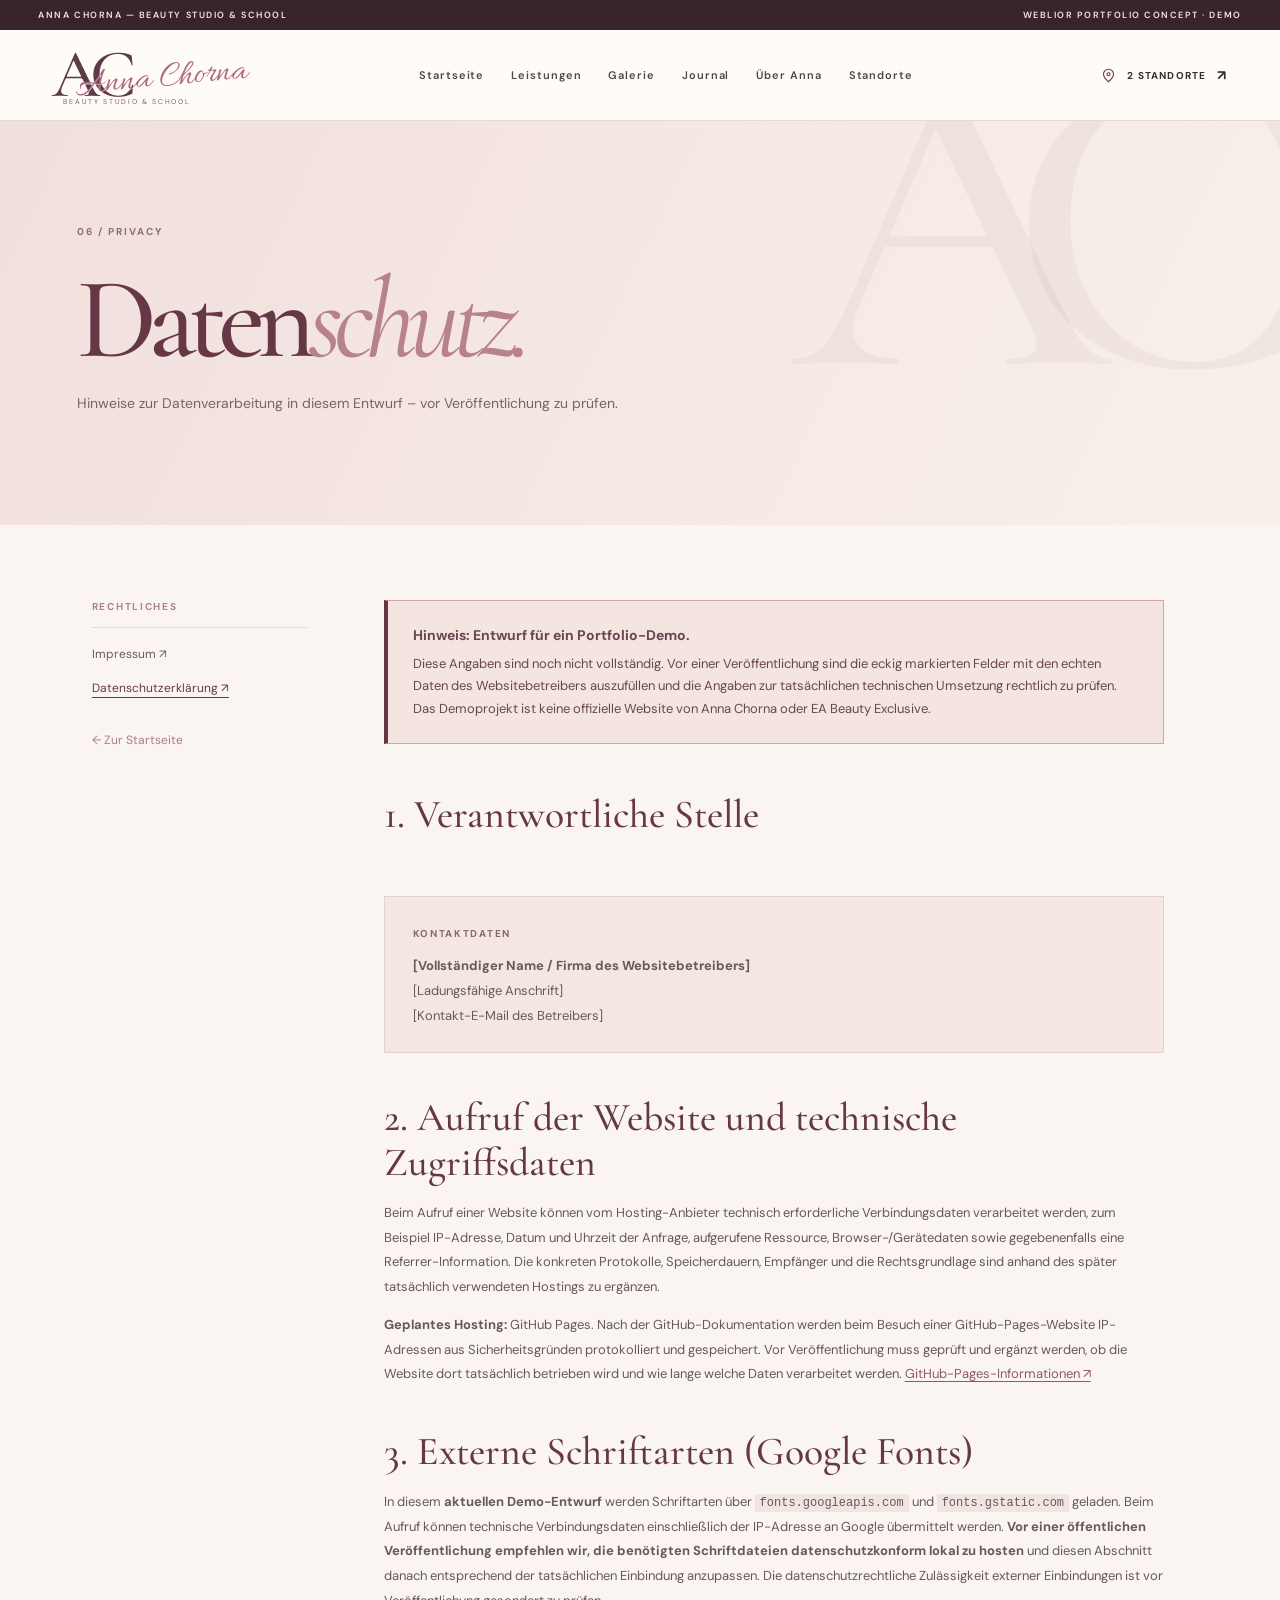
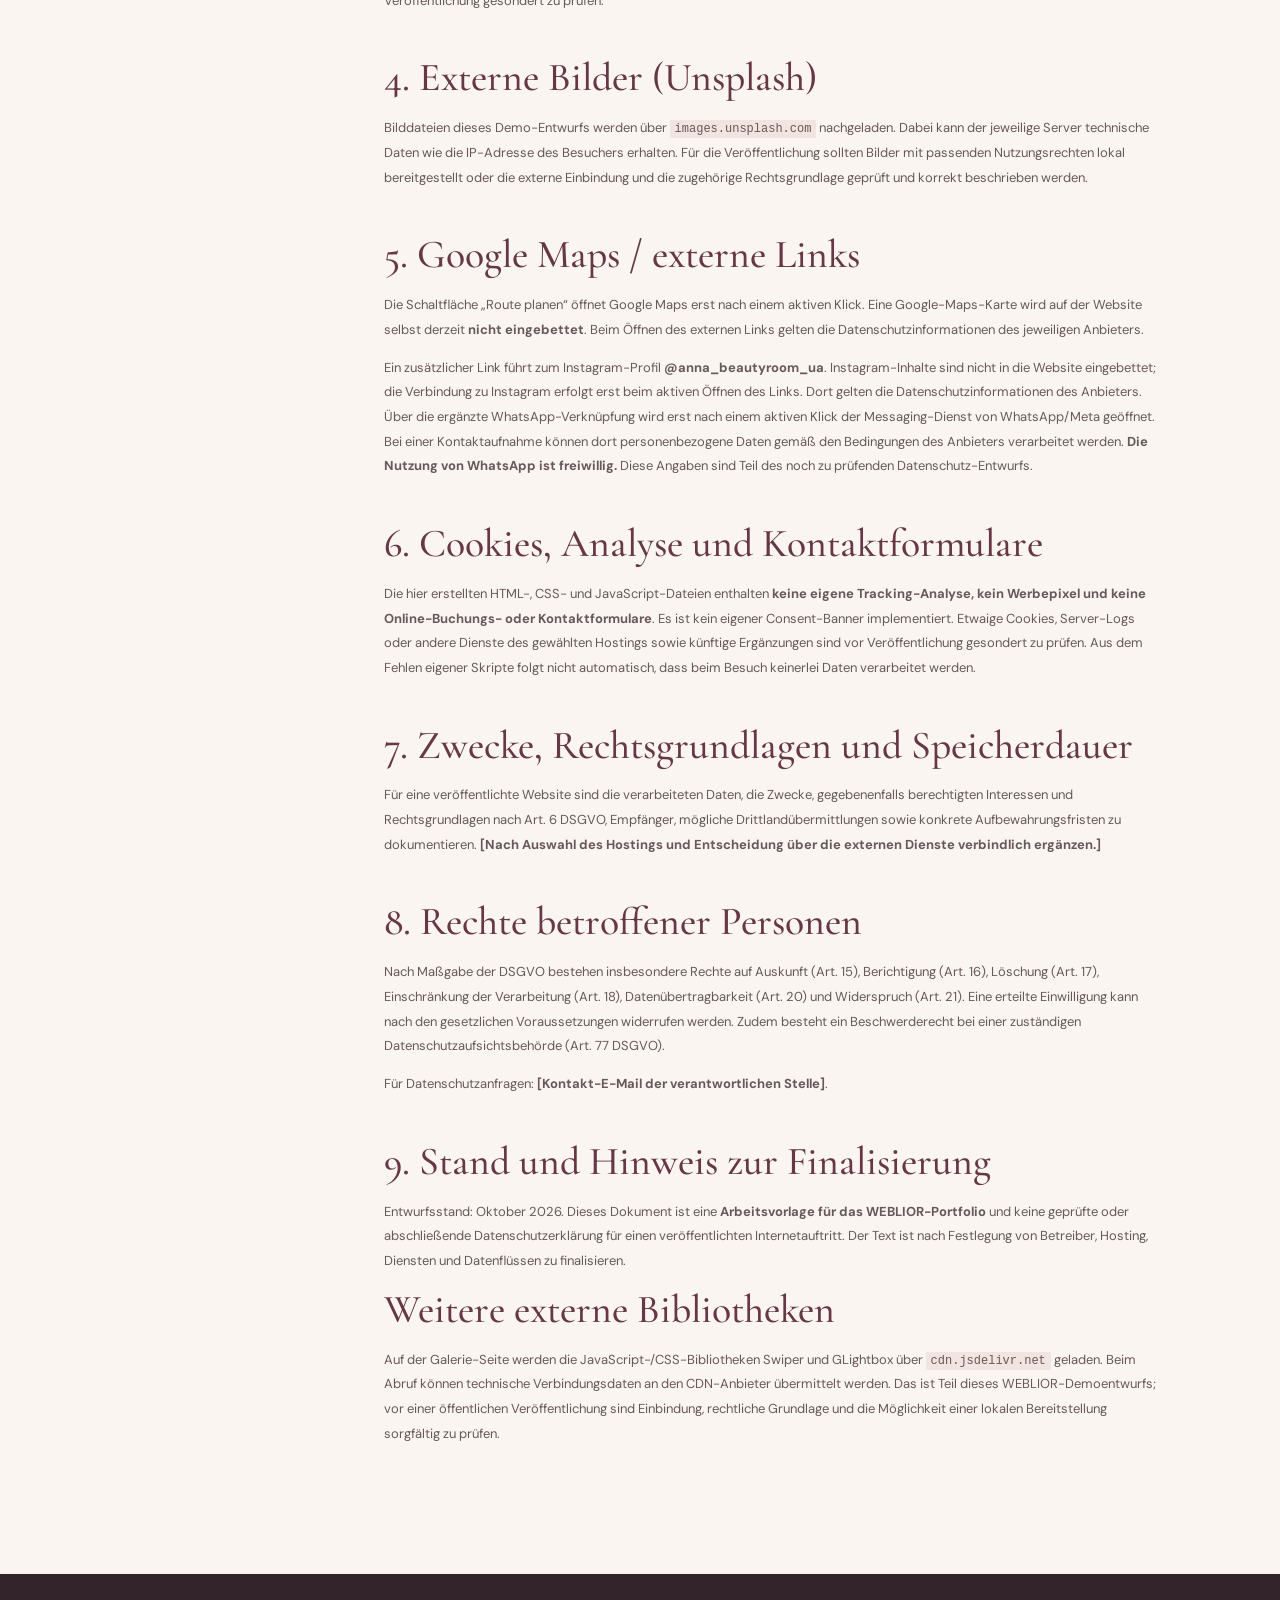
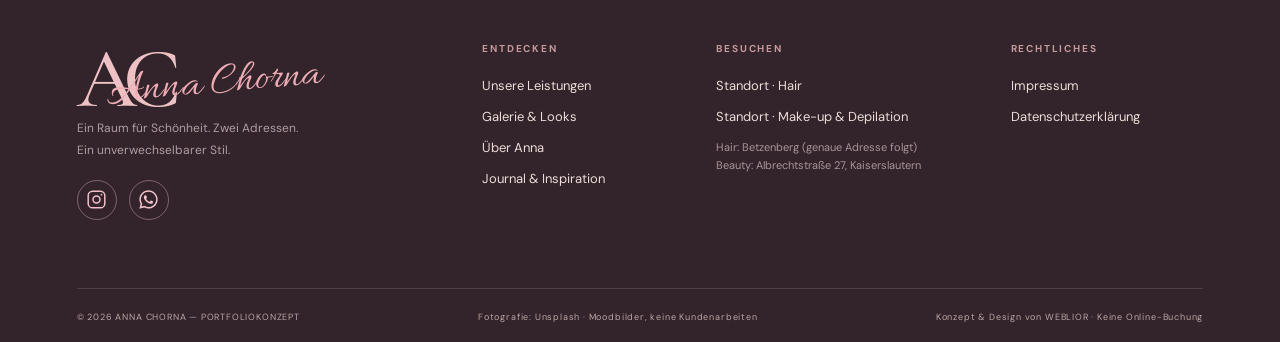
==== datenschutz.html @ 651f4280 "Add files via upload" ====
<!DOCTYPE html>

<html lang="de"><head><meta charset="utf-8"/><meta content="width=device-width,initial-scale=1,viewport-fit=cover" name="viewport"/><meta content="noindex,nofollow,noarchive" name="robots"/><meta content="strict-origin-when-cross-origin" name="referrer"/><meta content="#faf5f0" name="theme-color"/><meta content="Datenschutzhinweise im Entwurf für die WEBLIOR-Konzeptwebsite Anna Chorna; vor öffentlicher Nutzung rechtlich prüfen." name="description"/><title>Datenschutz – Konzeptwebsite Anna Chorna | WEBLIOR</title><link href="https://fonts.googleapis.com" rel="preconnect"/><link crossorigin="" href="https://fonts.gstatic.com" rel="preconnect"/><link href="https://fonts.googleapis.com/css2?family=Allura&amp;family=Bodoni+Moda:ital,opsz,wght@0,6..96,400;0,6..96,500;0,6..96,600;1,6..96,400;1,6..96,500&amp;family=Cormorant+Garamond:ital,wght@0,400;0,500;0,600;0,700;1,400;1,500;1,600&amp;family=DM+Sans:wght@400;500;600;700&amp;display=swap" rel="stylesheet"/><link href="assets/style.css" rel="stylesheet"/><script defer="" src="assets/site.js"></script><meta content="WEBLIOR — Konzept &amp; Design" name="author"/><meta content="light" name="color-scheme"/><meta content="summary_large_image" name="twitter:card"/><meta content="Datenschutz – Konzeptwebsite Anna Chorna | WEBLIOR" name="twitter:title"/><meta content="Datenschutzhinweise im Entwurf für die WEBLIOR-Konzeptwebsite Anna Chorna; vor öffentlicher Nutzung rechtlich prüfen." name="twitter:description"/><meta content="website" property="og:type"/><meta content="de_DE" property="og:locale"/><meta content="Anna Chorna — WEBLIOR Konzept" property="og:site_name"/><meta content="Datenschutz – Konzeptwebsite Anna Chorna | WEBLIOR" property="og:title"/><meta content="Datenschutzhinweise im Entwurf für die WEBLIOR-Konzeptwebsite Anna Chorna; vor öffentlicher Nutzung rechtlich prüfen." property="og:description"/><meta content="assets/og-preview.png" property="og:image"/><link href="assets/favicon.svg" rel="icon" type="image/svg+xml"/><link href="assets/apple-touch-icon.png" rel="apple-touch-icon" sizes="180x180"/><link href="site.webmanifest" rel="manifest"/><script type="application/ld+json">{"@context": "https://schema.org", "@type": "WebPage", "name": "Datenschutz – Konzeptwebsite Anna Chorna | WEBLIOR", "description": "Datenschutzhinweise im Entwurf für die WEBLIOR-Konzeptwebsite Anna Chorna; vor öffentlicher Nutzung rechtlich prüfen.", "inLanguage": "de-DE", "isPartOf": {"@type": "WebSite", "name": "Anna Chorna — WEBLIOR Portfolio Concept", "inLanguage": "de-DE"}, "about": {"@type": "CreativeWork", "name": "Anna Chorna Beauty Studio & School — Webdesignkonzept", "creator": {"@type": "Organization", "name": "WEBLIOR"}, "isAccessibleForFree": true, "description": "Unveröffentlichtes Portfolio-Konzept. Keine verifizierten Kundenarbeiten oder Betreiberangaben."}}</script><meta content="Anna Chorna Beauty Studio &amp; School – WEBLIOR Designkonzept" property="og:image:alt"/></head><body class="page-legal"><a class="skip-link" href="#main">Zum Inhalt springen</a><div class="concept-bar"><span>ANNA CHORNA — BEAUTY STUDIO &amp; SCHOOL</span><span>WEBLIOR PORTFOLIO CONCEPT · DEMO</span></div><header class="site-header" id="top">
<div class="header-inner">
<a aria-label="Anna Chorna — Startseite" class="wordmark" href="index.html"><span aria-hidden="true" class="brand-crest"><span class="brand-ac">AC</span><span class="brand-script">Anna Chorna</span></span><small>BEAUTY STUDIO &amp; SCHOOL</small></a>
<button aria-controls="site-nav" aria-expanded="false" aria-label="Menü öffnen" class="nav-toggle" type="button"><span></span><span></span><span></span></button>
<nav aria-label="Hauptnavigation" class="site-nav" id="site-nav"><a href="index.html">Startseite</a><a href="leistungen.html">Leistungen</a><a href="galerie.html">Galerie</a><a href="journal.html">Journal</a><a href="ueber-anna.html">Über Anna</a><a href="kontakt.html">Standorte</a></nav>
<a class="header-location" href="kontakt.html"><span aria-hidden="true" class="pin-icon"><svg aria-hidden="true" class="ui-icon" viewbox="0 0 24 24"><path d="M20 10c0 5-8 12-8 12S4 15 4 10a8 8 0 1 1 16 0Z"></path><circle cx="12" cy="10" r="2.5"></circle></svg></span> 2 STANDORTE <span class="arrow">↗</span></a>
</div>
</header><main id="main"><section class="legal-hero section-shell"><div aria-hidden="true" class="legal-hero-decoration">AC</div><span class="micro-label" data-reveal="rise">06 / PRIVACY</span><h1 data-reveal="rise" id="legal-title">Daten<em>schutz.</em></h1><p data-reveal="slide">Hinweise zur Datenverarbeitung in diesem Entwurf – vor Veröffentlichung zu prüfen.</p></section><div class="legal-shell"><aside class="legal-side"><span>RECHTLICHES</span><a href="impressum.html">Impressum ↗</a><a aria-current="page" href="datenschutz.html">Datenschutzerklärung ↗</a><a class="legal-back" href="index.html">← Zur Startseite</a></aside><div class="legal-main"><div class="legal-warning" role="note"><strong>Hinweis: Entwurf für ein Portfolio-Demo.</strong> Diese Angaben sind noch nicht vollständig. Vor einer Veröffentlichung sind die eckig markierten Felder mit den echten Daten des Websitebetreibers auszufüllen und die Angaben zur tatsächlichen technischen Umsetzung rechtlich zu prüfen. Das Demoprojekt ist keine offizielle Website von Anna Chorna oder EA Beauty Exclusive.</div>
<section aria-labelledby="legal-title" class="legal-content">
<h2 data-reveal="rise" id="verantwortlicher">1. Verantwortliche Stelle</h2>
<p data-reveal="soft">Verantwortlich für die Verarbeitung personenbezogener Daten beim veröffentlichten WEBLIOR-Portfolioprojekt:</p>
<div class="legal-detail"><span>KONTAKTDATEN</span><p data-reveal="slide"><strong>[Vollständiger Name / Firma des Websitebetreibers]</strong><br/>[Ladungsfähige Anschrift]<br/>[Kontakt-E-Mail des Betreibers]</p></div>
<h2 data-reveal="rise" id="zugriff">2. Aufruf der Website und technische Zugriffsdaten</h2>
<p data-reveal="soft">Beim Aufruf einer Website können vom Hosting-Anbieter technisch erforderliche Verbindungsdaten verarbeitet werden, zum Beispiel IP-Adresse, Datum und Uhrzeit der Anfrage, aufgerufene Ressource, Browser-/Gerätedaten sowie gegebenenfalls eine Referrer-Information. Die konkreten Protokolle, Speicherdauern, Empfänger und die Rechtsgrundlage sind anhand des später tatsächlich verwendeten Hostings zu ergänzen.</p>
<p data-reveal="slide"><strong>Geplantes Hosting:</strong> GitHub Pages. Nach der GitHub-Dokumentation werden beim Besuch einer GitHub-Pages-Website IP-Adressen aus Sicherheitsgründen protokolliert und gespeichert. Vor Veröffentlichung muss geprüft und ergänzt werden, ob die Website dort tatsächlich betrieben wird und wie lange welche Daten verarbeitet werden. <a href="https://docs.github.com/de/pages/getting-started-with-github-pages/what-is-github-pages" rel="noopener noreferrer" target="_blank">GitHub-Pages-Informationen ↗</a></p>
<h2 data-reveal="rise" id="schriftarten">3. Externe Schriftarten (Google Fonts)</h2>
<p data-reveal="soft">In diesem <strong>aktuellen Demo-Entwurf</strong> werden Schriftarten über <code>fonts.googleapis.com</code> und <code>fonts.gstatic.com</code> geladen. Beim Aufruf können technische Verbindungsdaten einschließlich der IP-Adresse an Google übermittelt werden. <strong>Vor einer öffentlichen Veröffentlichung empfehlen wir, die benötigten Schriftdateien datenschutzkonform lokal zu hosten</strong> und diesen Abschnitt danach entsprechend der tatsächlichen Einbindung anzupassen. Die datenschutzrechtliche Zulässigkeit externer Einbindungen ist vor Veröffentlichung gesondert zu prüfen.</p>
<h2 data-reveal="rise" id="bilder">4. Externe Bilder (Unsplash)</h2>
<p data-reveal="slide">Bilddateien dieses Demo-Entwurfs werden über <code>images.unsplash.com</code> nachgeladen. Dabei kann der jeweilige Server technische Daten wie die IP-Adresse des Besuchers erhalten. Für die Veröffentlichung sollten Bilder mit passenden Nutzungsrechten lokal bereitgestellt oder die externe Einbindung und die zugehörige Rechtsgrundlage geprüft und korrekt beschrieben werden.</p>
<h2 data-reveal="rise" id="karten">5. Google Maps / externe Links</h2>
<p data-reveal="soft">Die Schaltfläche „Route planen“ öffnet Google Maps erst nach einem aktiven Klick. Eine Google-Maps-Karte wird auf der Website selbst derzeit <strong>nicht eingebettet</strong>. Beim Öffnen des externen Links gelten die Datenschutzinformationen des jeweiligen Anbieters.</p>
<p data-reveal="soft">Ein zusätzlicher Link führt zum Instagram-Profil <strong>@anna_beautyroom_ua</strong>. Instagram-Inhalte sind nicht in die Website eingebettet; die Verbindung zu Instagram erfolgt erst beim aktiven Öffnen des Links. Dort gelten die Datenschutzinformationen des Anbieters. Über die ergänzte WhatsApp-Verknüpfung wird erst nach einem aktiven Klick der Messaging-Dienst von WhatsApp/Meta geöffnet. Bei einer Kontaktaufnahme können dort personenbezogene Daten gemäß den Bedingungen des Anbieters verarbeitet werden. <strong>Die Nutzung von WhatsApp ist freiwillig.</strong> Diese Angaben sind Teil des noch zu prüfenden Datenschutz-Entwurfs.</p>
<h2 data-reveal="rise" id="cookies">6. Cookies, Analyse und Kontaktformulare</h2>
<p data-reveal="slide">Die hier erstellten HTML-, CSS- und JavaScript-Dateien enthalten <strong>keine eigene Tracking-Analyse, kein Werbepixel und keine Online-Buchungs- oder Kontaktformulare</strong>. Es ist kein eigener Consent-Banner implementiert. Etwaige Cookies, Server-Logs oder andere Dienste des gewählten Hostings sowie künftige Ergänzungen sind vor Veröffentlichung gesondert zu prüfen. Aus dem Fehlen eigener Skripte folgt nicht automatisch, dass beim Besuch keinerlei Daten verarbeitet werden.</p>
<h2 data-reveal="rise" id="rechtsgrundlagen">7. Zwecke, Rechtsgrundlagen und Speicherdauer</h2>
<p data-reveal="soft">Für eine veröffentlichte Website sind die verarbeiteten Daten, die Zwecke, gegebenenfalls berechtigten Interessen und Rechtsgrundlagen nach Art. 6 DSGVO, Empfänger, mögliche Drittlandübermittlungen sowie konkrete Aufbewahrungsfristen zu dokumentieren. <strong>[Nach Auswahl des Hostings und Entscheidung über die externen Dienste verbindlich ergänzen.]</strong></p>
<h2 data-reveal="rise" id="rechte">8. Rechte betroffener Personen</h2>
<p data-reveal="slide">Nach Maßgabe der DSGVO bestehen insbesondere Rechte auf Auskunft (Art. 15), Berichtigung (Art. 16), Löschung (Art. 17), Einschränkung der Verarbeitung (Art. 18), Datenübertragbarkeit (Art. 20) und Widerspruch (Art. 21). Eine erteilte Einwilligung kann nach den gesetzlichen Voraussetzungen widerrufen werden. Zudem besteht ein Beschwerderecht bei einer zuständigen Datenschutzaufsichtsbehörde (Art. 77 DSGVO).</p>
<p data-reveal="soft">Für Datenschutzanfragen: <strong>[Kontakt-E-Mail der verantwortlichen Stelle]</strong>.</p>
<h2 data-reveal="rise" id="stand">9. Stand und Hinweis zur Finalisierung</h2>
<p data-reveal="slide">Entwurfsstand: Oktober 2026. Dieses Dokument ist eine <strong>Arbeitsvorlage für das WEBLIOR-Portfolio</strong> und keine geprüfte oder abschließende Datenschutzerklärung für einen veröffentlichten Internetauftritt. Der Text ist nach Festlegung von Betreiber, Hosting, Diensten und Datenflüssen zu finalisieren.</p>
<section aria-labelledby="vendor-note" class="legal-vendor-note"><h2 id="vendor-note">Weitere externe Bibliotheken</h2><p>Auf der Galerie-Seite werden die JavaScript-/CSS-Bibliotheken Swiper und GLightbox über <code>cdn.jsdelivr.net</code> geladen. Beim Abruf können technische Verbindungsdaten an den CDN-Anbieter übermittelt werden. Das ist Teil dieses WEBLIOR-Demoentwurfs; vor einer öffentlichen Veröffentlichung sind Einbindung, rechtliche Grundlage und die Möglichkeit einer lokalen Bereitstellung sorgfältig zu prüfen.</p></section></section></div></div></main><footer class="site-footer"><div class="footer-inner"><div class="foot-brand"><span aria-hidden="true" class="brand-crest"><span class="brand-ac">AC</span><span class="brand-script">Anna Chorna</span></span><p>Ein Raum für Schönheit. Zwei Adressen.<br/>Ein unverwechselbarer Stil.</p><div class="social-icon-links" aria-label="Instagram und WhatsApp"><a class="social-icon-link" href="https://www.instagram.com/anna_beautyroom_ua/" target="_blank" rel="noopener noreferrer" aria-label="Anna Chorna auf Instagram öffnen" title="Instagram"><svg aria-hidden="true" viewBox="0 0 24 24" fill="none" stroke="currentColor" stroke-width="1.7" stroke-linecap="round" stroke-linejoin="round"><rect x="2.5" y="2.5" width="19" height="19" rx="5"/><circle cx="12" cy="12" r="4"/><circle cx="17.7" cy="6.5" r="1" fill="currentColor" stroke="none"/></svg></a><a class="social-icon-link" href="https://wa.me/4915155448378" target="_blank" rel="noopener noreferrer" aria-label="Anna Chorna auf WhatsApp kontaktieren" title="WhatsApp"><svg aria-hidden="true" viewBox="0 0 448 512" fill="currentColor" xmlns="http://www.w3.org/2000/svg"><path d="M380.9 97.1C339 55.1 283.2 32 223.9 32c-122.4 0-222 99.6-222 222 0 39.1 10.2 77.3 29.6 111L0 480l117.7-30.9c32.4 17.7 68.9 27 106.1 27h.1c122.3 0 224.1-99.6 224.1-222 0-59.3-25.2-115-67.1-157zm-157 341.6c-33.2 0-65.7-8.9-94-25.7l-6.7-4-69.8 18.3L72 359.2l-4.4-7c-18.5-29.4-28.2-63.3-28.2-98.2 0-101.7 82.8-184.5 184.6-184.5 49.3 0 95.6 19.2 130.4 54.1 34.8 34.9 56.2 81.2 56.1 130.5 0 101.8-84.9 184.6-186.6 184.6zm101.2-138.2c-5.5-2.8-32.8-16.2-37.9-18-5.1-1.9-8.8-2.8-12.5 2.8-3.7 5.6-14.3 18-17.6 21.8-3.2 3.7-6.5 4.2-12 1.4-32.6-16.3-54-29.1-75.5-66-5.7-9.8 5.7-9.1 16.3-30.3 1.8-3.7.9-6.9-.5-9.7-1.4-2.8-12.5-30.1-17.1-41.2-4.5-10.8-9.1-9.3-12.5-9.5-3.2-.2-6.9-.2-10.6-.2-3.7 0-9.7 1.4-14.8 6.9-5.1 5.6-19.4 19-19.4 46.3 0 27.3 19.9 53.7 22.6 57.4 2.8 3.7 39.1 59.7 94.8 83.8 35.2 15.2 49 16.5 66.6 13.9 10.7-1.6 32.8-13.4 37.4-26.4 4.6-13 4.6-24.1 3.2-26.4-1.3-2.5-5-3.9-10.5-6.6z"/></svg></a></div></div><div class="footer-links"><span>ENTDECKEN</span><a href="leistungen.html">Unsere Leistungen</a><a href="galerie.html">Galerie &amp; Looks</a><a href="ueber-anna.html">Über Anna</a><a href="journal.html">Journal &amp; Inspiration</a></div><div class="footer-links"><span>BESUCHEN</span><a href="kontakt.html#hair-location">Standort · Hair</a><a href="kontakt.html#beauty-location">Standort · Make-up &amp; Depilation</a><p>Hair: Betzenberg (genaue Adresse folgt)<br/>Beauty: Albrechtstraße 27, Kaiserslautern</p></div><div class="footer-links footer-legal"><span>RECHTLICHES</span><a href="impressum.html">Impressum</a><a href="datenschutz.html">Datenschutzerklärung</a></div></div><div class="footer-bottom"><span>© 2026 ANNA CHORNA — PORTFOLIOKONZEPT</span><span>Fotografie: Unsplash · Moodbilder, keine Kundenarbeiten</span><span>Konzept &amp; Design von WEBLIOR · Keine Online-Buchung</span></div></footer><button aria-label="Nach oben scrollen" class="back-top" type="button"><svg aria-hidden="true" class="ui-icon" viewbox="0 0 24 24"><path d="m12 19 0-14m-7 7 7-7 7 7"></path></svg></button></body></html>
---- assets/style.css ----
:root{--paper:#faf5f0;--chalk:#fffcf8;--rose:#edd5d1;--blush:#e9c9c7;--powder:#e4c5c5;--dusky:#c8969e;--wine:#663846;--plum:#39242d;--ink:#342e2d;--mute:#827571;--line:#e7d8d5;--serif:'Cormorant Garamond',Georgia,serif;--sans:'DM Sans',Arial,sans-serif;--hand:'Allura','Brush Script MT',cursive;--max:1440px}
*,*::before,*::after{box-sizing:border-box}html{scroll-behavior:smooth;scroll-padding-top:125px}body{margin:0;background:var(--paper);color:var(--ink);font-family:var(--sans);-webkit-font-smoothing:antialiased;min-width:0}img{display:block;width:100%;height:100%;object-fit:cover;color:transparent;font-size:0}a{color:inherit;text-decoration:none}button{font:inherit}a:focus-visible,button:focus-visible{outline:2px solid var(--wine);outline-offset:4px}::selection{background:var(--wine);color:white}.skip-link{position:absolute;top:-99px;left:12px;background:white;padding:10px;z-index:110}.skip-link:focus{top:8px}.concept-bar{height:30px;display:flex;justify-content:space-between;align-items:center;background:var(--plum);color:#f5e5e5;padding:0 max(3vw,22px);font-size:9px;letter-spacing:.17em;font-weight:600}.site-header{height:91px;position:relative;z-index:25;background:var(--chalk);border-bottom:1px solid var(--line)}.header-inner{max-width:var(--max);margin:auto;height:100%;padding:0 clamp(24px,4.1vw,70px);display:grid;grid-template-columns:240px 1fr 188px;align-items:center;gap:15px}.wordmark{display:inline-flex;flex-direction:column;align-items:flex-start;width:205px;align-self:center;justify-self:start}.brand-crest{height:52px;width:185px;position:relative;display:block}.brand-ac{font-family:var(--serif);font-size:68px;font-weight:500;line-height:.73;letter-spacing:-.17em;color:var(--wine);position:absolute;top:5px;left:3px}.brand-script{font-family:var(--hand);font-size:36px;color:#ae697c;white-space:nowrap;position:absolute;top:5px;left:17px;transform:rotate(-5deg);text-shadow:0 0 1px #e0b6b8}.wordmark small{font-size:8px;letter-spacing:.28em;margin-top:2px;color:#805d64;padding-left:15px}.site-nav{display:flex;align-items:center;justify-content:center;gap:clamp(17px,2.1vw,38px)}.site-nav>a{position:relative;font-size:11px;letter-spacing:.085em;white-space:nowrap;color:#514547;font-weight:600;padding:13px 0}.site-nav>a:after{content:'';height:1px;background:var(--wine);position:absolute;bottom:8px;left:0;right:100%;transition:right .3s}.site-nav>a:hover:after,.site-nav>a[aria-current=page]:after{right:0}.site-nav>a[aria-current=page]{color:var(--wine)}.header-location{font-size:10px;letter-spacing:.12em;font-weight:700;display:flex;align-items:center;justify-content:flex-end;gap:11px;white-space:nowrap}.header-location .pin-icon{font-size:20px;color:var(--wine)}.header-location .arrow{font-size:14px}.nav-toggle{display:none}.section-shell{max-width:var(--max);margin:auto;padding:110px clamp(24px,6vw,100px)}.section-eyebrow{display:flex;align-items:center;justify-content:space-between;font-size:10px;letter-spacing:.19em;color:#8c797b;font-weight:700;padding-bottom:18px;border-bottom:1px solid var(--line)}.micro-label{display:inline-block;font-size:10px;letter-spacing:.20em;color:#906c75;font-weight:700}.fine-label{font-size:10px;letter-spacing:.20em;font-weight:700;color:#976979;display:flex;gap:12px;align-items:center}.mini-rule{width:29px;height:1px;background:var(--dusky)}h1,h2,h3,p{margin-top:0}h1,h2,h3{font-weight:500}h1,h2{font-family:var(--serif)}h1 em,h2 em,h3 em{font-weight:400}h1{letter-spacing:-.052em}.btn-wine{display:inline-flex;align-items:center;justify-content:space-between;gap:36px;background:var(--wine);color:#fff;font-size:11px;font-weight:700;text-transform:uppercase;letter-spacing:.11em;min-height:52px;padding:17px 21px;transition:background .25s,transform .25s}.btn-wine:hover{background:#4b2935;transform:translateY(-2px)}.btn-wine span{font-size:17px;font-weight:400}.underline-link{font-size:12px;letter-spacing:.08em;font-weight:700;display:inline-flex;align-items:center;gap:55px;border-bottom:1px solid var(--wine);padding:0 0 12px;color:var(--wine);transition:gap .25s}.underline-link:hover{gap:67px}.underline-link span{font-size:18px}.photo-note{font-size:11px!important;line-height:1.75;color:var(--mute)}
/* HOME HERO: photo-led magazine cover, intentionally unlike WEBLIOR */
.home-hero{height:min(780px,calc(100svh - 121px));min-height:625px;max-height:850px;position:relative;overflow:hidden;background:#e6c9c6}.hero-photo-wrap{position:absolute;top:0;right:0;bottom:0;width:69%;background:linear-gradient(140deg,#a8797c,#e1c2b7)}.hero-photo{object-position:center 39%}.hero-photo-wash{position:absolute;inset:0;background:linear-gradient(90deg,rgba(40,27,30,.12),transparent 65%),rgba(80,35,45,.035)}.hero-photo-note{position:absolute;bottom:48px;right:56px;color:white;letter-spacing:.22em;font-size:10px;font-weight:700;text-shadow:0 1px 5px #444}.hero-card{position:absolute;left:6.3%;top:14%;bottom:13%;width:min(42.5%,610px);min-width:465px;padding:clamp(30px,3.4vw,48px) clamp(32px,3.8vw,54px);background:rgba(250,245,240,.97);display:flex;flex-direction:column;align-items:flex-start;box-shadow:0 23px 70px rgba(53,27,34,.10)}.hero-card h1{font-size:clamp(75px,6.8vw,106px);line-height:.79;margin:27px 0 18px;color:var(--wine)}.hero-card h1 em{color:#bd8690}.hero-card h1 span{font-size:.78em;white-space:nowrap}.hero-card p{font-size:13px;line-height:1.95;max-width:325px;color:#77646a;margin-bottom:18px}.hero-signature{font-family:var(--hand);font-size:38px;color:#b77b8e;position:absolute;bottom:31px;right:36px;transform:rotate(-6deg)}.hero-bottom-line{position:absolute;bottom:0;left:0;right:0;display:flex;justify-content:space-between;color:white;padding:17px 6.3%;font-size:10px;font-weight:700;letter-spacing:.18em;background:rgba(51,32,37,.34)}.editorial-note{text-align:center;background:#f6ebe6;padding:38px 20px;font-family:var(--serif);font-size:clamp(21px,2.3vw,32px);font-style:italic;color:var(--wine)}.editorial-note span{font-family:var(--sans);font-size:9px;letter-spacing:.18em;font-style:normal;margin-left:12px;color:#977980}.two-worlds-heading{display:flex;justify-content:space-between;align-items:end;gap:40px;margin:45px 0 42px}.two-worlds-heading h2,.section-heading-inline h2{font-size:clamp(58px,7vw,106px);line-height:.9;letter-spacing:-.05em;margin:12px 0 0;color:var(--wine)}.two-worlds-heading h2 em{color:#b7838d}.two-worlds-heading>p{max-width:285px;font-size:13px;line-height:1.85;color:var(--mute);margin:0 8px 5px}.worlds-grid{display:grid;grid-template-columns:1fr 1fr;gap:28px}.world-card{display:block;position:relative;overflow:hidden}.world-beauty{margin-top:105px}.world-image{aspect-ratio:4/4.4;overflow:hidden;background:#dac2bf}.world-beauty .world-image{aspect-ratio:4/3.45}.world-image img{transition:transform .75s}.world-card:hover .world-image img{transform:scale(1.055)}.world-meta{display:flex;justify-content:space-between;padding-top:19px;font-size:10px;letter-spacing:.19em;color:#8c6970;font-weight:700}.world-card h3{font-family:var(--serif);color:var(--wine);font-size:clamp(47px,5vw,75px);line-height:1;margin:13px 0 2px}.world-card h3 em{color:#b48090}.world-card p{font-size:12px;color:var(--mute);letter-spacing:.035em}.signature-section{display:grid;grid-template-columns:1fr 1fr;min-height:660px;background:var(--rose)}.signature-photo{overflow:hidden;background:#b58d8d;max-height:730px}.signature-photo img{object-position:center}.signature-copy{padding:clamp(55px,8vw,130px);display:flex;flex-direction:column;align-items:flex-start;justify-content:center}.sig-ornament{font-size:50px;color:#b77e8d;margin:24px 0 0;font-family:var(--serif)}.signature-copy h2{font-size:clamp(70px,7.3vw,119px);letter-spacing:-.05em;line-height:.87;margin:13px 0 25px;color:var(--wine)}.signature-copy h2 em{color:#ba7f90}.signature-copy p{font-size:14px;line-height:1.9;max-width:350px;color:#6e565b;margin-bottom:35px}.section-heading-inline{display:flex;align-items:end;justify-content:space-between;gap:32px;margin:30px 0 48px}.section-heading-inline .underline-link{margin-bottom:10px}.teaser-grid{display:grid;grid-template-columns:1.2fr .8fr .86fr;gap:24px}.teaser-grid a{display:flex;flex-direction:column;gap:17px;font-size:10px;letter-spacing:.19em;font-weight:700;color:#855c66}.teaser-grid img{aspect-ratio:3/4;height:auto;transition:filter .3s}.teaser-grid a:nth-child(2){padding-top:80px}.teaser-grid a:nth-child(3){padding-top:35px}.teaser-grid a:hover img{filter:saturate(1.2)}.gallery-tease .photo-note{margin-top:30px}.location-cta{background:var(--wine);color:#fff5ef;text-align:center;padding:115px 24px;overflow:hidden;position:relative}.location-cta:before{content:'AC';font-family:var(--serif);font-size:460px;letter-spacing:-.20em;line-height:1;position:absolute;top:-70px;left:-20px;color:rgba(255,255,255,.045);pointer-events:none}.location-cta-inner{position:relative}.location-cta .micro-label{color:#e6bec3}.location-cta h2{font-size:clamp(76px,9vw,140px);line-height:.87;letter-spacing:-.045em;margin:27px 0}.location-cta h2 em{color:#dfafb8}.location-cta p{font-size:13px;line-height:1.8;margin-bottom:30px;color:#f3dfe1}.btn-outline-light{display:inline-flex;align-items:center;gap:75px;border:1px solid rgba(255,255,255,.7);padding:18px 23px;text-transform:uppercase;letter-spacing:.11em;font-size:10px;font-weight:700;transition:background .2s,color .2s}.btn-outline-light:hover{background:#fff;color:var(--wine)}
/* SUBPAGE HEADS */
.page-top{max-width:var(--max);margin:auto;display:grid;grid-template-columns:52% 48%;min-height:530px;padding:0 20px 0 clamp(24px,6vw,100px);background:#f0e2dd}.page-head-copy{align-self:center;padding:55px 40px 50px 0}.page-head-copy h1{font-size:clamp(80px,10vw,146px);line-height:.84;color:var(--wine);margin:27px 0}.page-head-copy h1 em{display:block;color:#b58390}.page-head-copy p{max-width:420px;font-size:14px;line-height:1.9;color:#76686b}.page-head-photo{min-height:530px;overflow:hidden;background:#bd9d9e}.thin-running{height:63px;display:flex;justify-content:space-between;align-items:center;padding:0 max(6vw,30px);border-bottom:1px solid var(--line);letter-spacing:.18em;font-size:10px;color:#977b7d;font-weight:700}.service-chapter-top{display:flex;align-items:center;justify-content:space-between;border-bottom:1px solid var(--line);padding-bottom:17px}.section-index,.location-tag{font-size:11px;letter-spacing:.15em;font-weight:700;color:#9c7981}.location-tag{color:var(--wine);background:#f5e6e6;padding:10px 12px}.location-tag span{padding-left:18px}.service-chapter-grid{display:grid;grid-template-columns:1fr .87fr;gap:clamp(60px,9vw,150px);padding-top:60px;align-items:start}.service-title-wrap h2{font-size:clamp(76px,8vw,130px);line-height:.82;color:var(--wine);letter-spacing:-.047em;margin:27px 0}.service-title-wrap h2 em{color:#b78891}.service-title-wrap>p{max-width:380px;font-size:14px;line-height:1.85;color:var(--mute);margin-bottom:50px}.service-detail-image{height:360px;object-position:center;background:#ceb7b5}.service-menu{padding:32px 0}.service-menu h3{font-family:var(--serif);font-size:54px;margin:0 0 20px;color:var(--wine)}.service-line{border-top:1px solid var(--line);padding:22px 0;display:flex;align-items:start;justify-content:space-between;gap:15px}.service-line strong{display:block;font-size:14px;color:var(--ink);font-weight:600}.service-line span{display:block;font-size:12px;color:var(--mute);padding-top:7px}.service-line b{font-family:var(--serif);font-size:24px;color:#be9ba0;font-weight:400}.service-caveat{font-size:11px;line-height:1.7;color:var(--mute);margin:18px 0 28px}.service-chapter-beauty{background:#f2e4e2;max-width:none}.service-chapter-beauty>.service-chapter-top,.service-chapter-beauty>.service-chapter-grid{max-width:1240px;margin:auto}.service-chapter-grid.reversed .service-title-wrap{grid-column:2;grid-row:1}.service-chapter-grid.reversed .service-menu{grid-column:1;grid-row:1}.soft-band{background:#faf5f0;padding:75px 24px 100px;text-align:center}.soft-band>span{font-size:10px;letter-spacing:.2em;color:var(--mute)}.soft-band h2{font-size:clamp(64px,8vw,112px);letter-spacing:-.05em;line-height:.89;color:var(--wine);margin:25px 0}.soft-band h2 em{color:#b58591}
/* GALLERY */
.textual-page-hero{background:#f1e2dd;padding:90px 24px 75px;text-align:center}.textual-page-hero h1,.contact-heading h1{font-size:clamp(72px,10vw,155px);letter-spacing:-.06em;line-height:.85;color:var(--wine);margin:23px 0}.textual-page-hero h1 em,.contact-heading h1 em{color:#b88792}.textual-page-hero p,.contact-heading p{max-width:510px;font-size:14px;line-height:1.85;color:#78666c;margin:0 auto}.gallery-page{padding-top:50px}.filter-bar{display:flex;justify-content:space-between;align-items:center;gap:20px;padding-bottom:25px;border-bottom:1px solid var(--line);font-size:10px;font-weight:700;letter-spacing:.18em;color:#8a7377}.filter-buttons{display:flex;gap:8px;flex-wrap:wrap}.filter-buttons button{background:transparent;border:1px solid #dbc9c8;color:#8b7378;padding:10px 16px;cursor:pointer;font-size:11px;letter-spacing:.03em}.filter-buttons button[aria-pressed=true],.filter-buttons button:hover{background:var(--wine);color:white;border-color:var(--wine)}.gallery-masonry{display:grid;grid-template-columns:1.13fr .86fr .93fr;grid-auto-rows:225px;gap:20px;padding-top:33px}.gallery-tile{padding:0;border:0;position:relative;overflow:hidden;cursor:zoom-in;background:#d7bbbb;text-align:left}.gallery-tile img{transition:transform .6s;opacity:.95}.gallery-tile:hover img{transform:scale(1.05)}.gallery-caption{position:absolute;bottom:0;left:0;right:0;padding:55px 19px 20px;background:linear-gradient(transparent,rgba(33,19,23,.64));color:#fff;display:flex;justify-content:space-between;align-items:end}.gallery-caption strong,.gallery-caption small{display:block}.gallery-caption strong{font-family:var(--serif);font-size:27px;font-weight:500}.gallery-caption small{font-size:10px;letter-spacing:.12em;margin-top:4px}.gallery-plus{font-size:26px}.tile-1,.tile-4{grid-row:span 2}.tile-3{grid-row:span 2}.gallery-tile[hidden]{display:none!important}.page-crosslink{background:var(--wine);text-align:center;color:white;padding:90px 20px 105px}.page-crosslink>span{font-size:10px;letter-spacing:.2em}.page-crosslink h2{font-size:clamp(80px,10vw,140px);letter-spacing:-.05em;line-height:.83;margin:30px}.page-crosslink h2 em{color:#e0b4ba}
/* ABOUT */
.about-hero{display:grid;grid-template-columns:51% 49%;min-height:590px;background:#ebd6d2}.about-hero-image{position:relative;background:#c3a3a0;overflow:hidden}.about-hero-image span{position:absolute;bottom:25px;left:35px;color:#fff;letter-spacing:.2em;font-size:10px;font-weight:700;text-shadow:0 1px 5px #333}.about-hero-story{padding:90px clamp(40px,8vw,140px);display:flex;flex-direction:column;justify-content:center;position:relative;overflow:hidden}.about-hero-story h1{font-size:clamp(85px,10vw,147px);line-height:.85;letter-spacing:-.05em;color:var(--wine);margin:35px 0}.about-hero-story h1 em{color:#bd8e9b}.about-hero-story p{font-size:14px;line-height:1.9;max-width:380px;color:#75656a}.about-monogram{position:absolute;right:-50px;bottom:-140px;font:400 420px/.7 var(--serif);color:#cfacaf;opacity:.2;letter-spacing:-.24em;pointer-events:none}.about-story-grid{display:grid;grid-template-columns:1fr 1fr;gap:60px;padding-top:65px}.about-story-grid h2,.about-outro h2{font-size:clamp(82px,8vw,128px);line-height:.83;letter-spacing:-.06em;color:var(--wine)}.about-story-grid h2 em,.about-outro h2 em{color:#b9808d}.about-story-grid p{font-size:13px;line-height:1.95;color:var(--mute)}.about-story-grid .lead-text{font:500 31px/1.18 var(--serif);color:var(--wine)}.about-story-grid .underline-link{margin-top:24px}.brand-statement{display:grid;grid-template-columns:1fr 1fr;background:#e9d0cb;min-height:510px}.brand-statement-left{padding:100px clamp(35px,7vw,110px);display:flex;flex-direction:column;justify-content:center}.brand-statement-left h2{font-size:clamp(78px,8vw,120px);line-height:.88;letter-spacing:-.05em;color:var(--wine);margin:35px 0 25px}.brand-statement-left h2 em{color:#b88792}.brand-statement-left p{font-size:13px;color:#806b6e;line-height:1.8}.brand-statement-right{position:relative;display:flex;flex-direction:column;align-items:center;justify-content:center;background:#f4e7e3;overflow:hidden}.giant-monogram{font:500 clamp(190px,20vw,350px)/.8 var(--serif);color:#673d4a;letter-spacing:-.27em;padding-right:.25em}.giant-signature{font:clamp(54px,7vw,110px)/1 var(--hand);color:#b27788;position:absolute;top:45%;transform:rotate(-7deg)}.giant-subtitle{font-size:11px;letter-spacing:.34em;color:#77545e;margin-top:33px}.about-outro{display:grid;grid-template-columns:1fr 1fr;align-items:center;gap:60px}.about-outro h2{margin:26px 0 0}.about-outro>div:last-child>p{color:var(--mute);font-size:14px;line-height:1.8;max-width:375px}
/* CONTACT */
.contact-heading{text-align:center;padding:92px 24px 88px;background:#f3e4e0}.locations-heading{display:flex;justify-content:space-between;font-size:10px;letter-spacing:.18em;color:#98747e;font-weight:700;border-bottom:1px solid var(--line);padding-bottom:23px}.location-grid{display:grid;grid-template-columns:1fr 1fr;gap:32px;margin-top:35px}.location-card{background:#fffaf7;border:1px solid var(--line)}.location-card-photo{height:375px;position:relative;background:#c5a4a4}.location-card-photo img{object-position:center}.location-card-photo>span{position:absolute;bottom:21px;left:25px;color:white;font-size:10px;letter-spacing:.2em;text-shadow:0 1px 3px #555}.location-card-content{padding:44px 45px 56px}.location-card-content h2{font-size:clamp(68px,6.5vw,100px);line-height:.86;color:var(--wine);letter-spacing:-.05em;margin:25px 0 10px}.location-card-content h2 em{color:#bd8694}.location-card-content>p{color:var(--mute);font-size:13px}.address-box{border-top:1px solid var(--line);border-bottom:1px solid var(--line);padding:24px 0;margin:30px 0}.address-box span,.address-box strong,.address-box small{display:block}.address-box span{font-size:10px;letter-spacing:.18em;color:#9b7a83;margin-bottom:13px}.address-box strong{font:500 35px/1 var(--serif);color:var(--wine)}.address-box small{margin-top:8px;font-size:11px;color:var(--mute)}.contact-footnote{border-top:1px solid var(--line);display:grid;grid-template-columns:1fr 1fr;gap:60px;align-items:center}.contact-footnote h2{font-size:clamp(70px,8vw,110px);line-height:.85;color:var(--wine);letter-spacing:-.05em;margin:25px 0 0}.contact-footnote h2 em{color:#bb8792}.contact-footnote p{font-size:13px;line-height:1.9;color:var(--mute)}
/* FOOTER */
.site-footer{background:#32242a;color:#ecdcd9;padding:68px clamp(24px,6vw,95px) 20px}.footer-inner{max-width:var(--max);margin:auto;display:grid;grid-template-columns:1.5fr .7fr .8fr;gap:60px;padding-bottom:68px}.site-footer .brand-ac{color:#e9b6b9}.site-footer .brand-script{color:#e7a2ac}.site-footer .brand-crest{height:76px;transform:scale(1.25);transform-origin:left top}.foot-brand>p{font-size:12px;line-height:1.8;color:#af9da2}.footer-links{display:flex;flex-direction:column;align-items:flex-start;gap:14px;font-size:13px}.footer-links span{font-size:10px;letter-spacing:.18em;color:#c6999f;font-weight:700;margin-bottom:8px}.footer-links a:hover{text-decoration:underline}.footer-links p{font-size:11px;line-height:1.6;color:#a9959a}.footer-bottom{max-width:var(--max);margin:auto;border-top:1px solid rgba(255,255,255,.13);padding:22px 0 0;display:flex;justify-content:space-between;gap:20px;color:#bca5a7;font-size:9px;letter-spacing:.09em}.back-top{position:fixed;bottom:25px;right:25px;z-index:15;border:1px solid #d3b4b4;border-radius:50%;height:45px;width:45px;background:#fcf7f2;color:var(--wine);cursor:pointer;box-shadow:0 2px 13px #4a242222;opacity:0;pointer-events:none;transition:opacity .3s}.back-top.is-visible{opacity:1;pointer-events:auto}.lightbox{max-width:min(90vw,1060px);max-height:92vh;padding:0;border:0;background:#251c20;color:white;box-shadow:0 20px 80px #0009}.lightbox::backdrop{background:rgba(26,18,22,.83)}.lightbox img{max-height:82vh;width:100%;object-fit:contain}.lightbox p{text-align:center;font:28px/1.1 var(--serif);padding:15px;margin:0}.close-lightbox{position:absolute;top:10px;right:14px;border:0;background:rgba(25,12,19,.8);color:white;border-radius:50%;width:43px;height:43px;font-size:28px;cursor:pointer}
@media(max-width:1150px){.header-inner{grid-template-columns:195px 1fr 125px;padding:0 26px}.site-nav{gap:17px}.site-nav>a{font-size:10px}.header-location{font-size:9px}.header-location .pin-icon{display:none}.hero-card{left:4.2%;min-width:440px;width:50%}.hero-photo-wrap{width:67%}.hero-card h1{font-size:84px}.signature-copy{padding:65px}.footer-bottom{flex-wrap:wrap}}
@media(max-width:860px){.concept-bar span:first-child{display:none}.concept-bar{justify-content:center;font-size:8px}.site-header{height:78px}.header-inner{display:flex;align-items:center;justify-content:space-between;padding:0 22px}.wordmark{width:185px}.brand-crest{transform:scale(.86);transform-origin:left top;height:44px}.wordmark small{font-size:7px;margin-top:1px}.header-location{margin-left:auto;margin-right:20px}.nav-toggle{display:flex;flex-direction:column;justify-content:center;gap:6px;width:40px;height:42px;background:none;border:0;cursor:pointer;order:3}.nav-toggle span{display:block;width:27px;height:1.5px;background:var(--wine)}.site-nav{display:none;position:absolute;top:78px;left:0;right:0;background:var(--chalk);padding:22px 28px 34px;box-shadow:0 19px 30px #0002;flex-direction:column;align-items:stretch;gap:4px}.site-nav.is-open{display:flex}.site-nav>a{font-size:14px;padding:14px 0;border-bottom:1px solid var(--line)}.site-nav>a:after{display:none}.home-hero{height:700px;min-height:640px}.hero-card{left:3.3%;width:61%;min-width:0;top:17%;bottom:15%;padding:55px 42px}.hero-photo-wrap{width:75%}.hero-card h1{font-size:clamp(70px,9vw,86px)}.section-shell{padding:80px 28px}.two-worlds-heading h2{font-size:83px}.signature-section{min-height:530px}.signature-copy{padding:40px}.signature-copy h2{font-size:70px}.gallery-masonry{grid-auto-rows:180px}.page-top{min-height:470px;padding-left:35px}.page-head-photo{min-height:470px}.page-head-copy h1{font-size:89px}.service-chapter-grid{gap:45px}.service-title-wrap h2{font-size:80px}.service-menu h3{font-size:42px}.about-hero{min-height:500px}.about-hero-story{padding:50px}.about-hero-story h1{font-size:95px}.location-card-photo{height:290px}.location-card-content{padding:30px}.location-card-content h2{font-size:70px}}
@media(max-width:600px){.header-location{display:none}.site-header{height:72px}.site-nav{top:72px}.home-hero{height:auto;min-height:0;display:flex;flex-direction:column;background:var(--paper)}.hero-photo-wrap{position:relative;order:1;width:100%;height:440px;inset:auto}.hero-photo-note{right:19px;bottom:25px;font-size:8px}.hero-card{position:relative;top:auto;left:auto;bottom:auto;order:2;width:calc(100% - 28px);min-width:0;margin:-95px auto 0;padding:34px 30px 70px;z-index:1;background:rgba(250,245,240,.98)}.hero-card h1{font-size:clamp(74px,15vw,110px);line-height:.8;margin:31px 0 22px}.hero-card p{font-size:12px;margin-bottom:22px}.hero-signature{font-size:33px;bottom:17px}.hero-bottom-line{position:relative;order:3;background:var(--wine);padding:16px 17px;font-size:8px}.hero-bottom-line span:last-child{display:none}.editorial-note{padding:27px 15px;font-size:25px}.editorial-note span{display:block;margin:9px 0 0;font-size:8px}.section-eyebrow{font-size:9px;gap:10px}.section-eyebrow span:last-child{text-align:right}.two-worlds-heading{display:block;margin:33px 0}.two-worlds-heading h2,.section-heading-inline h2{font-size:clamp(70px,13vw,100px)}.two-worlds-heading>p{margin:28px 0 0;max-width:360px}.worlds-grid{grid-template-columns:1fr;gap:32px}.world-beauty{margin-top:0}.world-image,.world-beauty .world-image{aspect-ratio:1/1.07}.world-meta{font-size:9px}.world-card h3{font-size:65px}.signature-section{grid-template-columns:1fr}.signature-photo{height:390px}.signature-copy{padding:65px 28px 75px}.signature-copy h2{font-size:90px}.section-heading-inline{align-items:flex-start;flex-direction:column;gap:23px;margin:30px 0}.teaser-grid{grid-template-columns:1fr 1fr;gap:15px}.teaser-grid a:nth-child(2){padding-top:35px}.teaser-grid a:nth-child(3){display:none}.teaser-grid img{aspect-ratio:3/4}.location-cta{padding:83px 18px}.location-cta h2{font-size:90px}.page-top{grid-template-columns:1fr;padding:0}.page-head-copy{padding:58px 25px 40px}.page-head-copy h1{font-size:clamp(80px,15vw,115px)}.page-head-photo{min-height:0;height:300px}.thin-running{font-size:8px;gap:10px;padding:0 24px}.thin-running span:last-child{text-align:right}.service-chapter-grid{grid-template-columns:1fr;gap:18px;padding-top:40px}.service-title-wrap h2{font-size:clamp(75px,15vw,113px)}.service-detail-image{height:300px}.service-menu{padding:20px 0}.service-chapter-grid.reversed .service-title-wrap,.service-chapter-grid.reversed .service-menu{grid-column:1;grid-row:auto}.soft-band h2{font-size:75px}.textual-page-hero,.contact-heading{padding:75px 22px 67px}.textual-page-hero h1,.contact-heading h1{font-size:clamp(74px,14vw,105px)}.filter-bar{display:block}.filter-buttons{margin-top:18px}.gallery-masonry{grid-template-columns:1fr 1fr;grid-auto-rows:170px;gap:11px}.gallery-tile.tile-1,.gallery-tile.tile-3,.gallery-tile.tile-4{grid-row:span 2}.gallery-caption{padding:40px 10px 10px}.gallery-caption strong{font-size:20px}.gallery-caption small{font-size:8px}.page-crosslink h2{font-size:84px}.about-hero{grid-template-columns:1fr}.about-hero-image{height:410px}.about-hero-story{min-height:380px;padding:54px 29px}.about-hero-story h1{font-size:105px}.about-story-grid{grid-template-columns:1fr;gap:15px;padding-top:40px}.about-story-grid h2{font-size:100px;margin-bottom:12px}.brand-statement{grid-template-columns:1fr}.brand-statement-left{padding:75px 28px}.brand-statement-left h2{font-size:100px}.brand-statement-right{height:330px}.giant-monogram{font-size:250px}.giant-signature{font-size:65px}.about-outro{grid-template-columns:minmax(0,1fr);gap:20px}.about-outro>div{min-width:0}.about-outro h2{font-size:clamp(68px,12vw,90px)}.locations-heading{font-size:8px}.location-grid{grid-template-columns:1fr;gap:20px}.location-card-photo{height:330px}.location-card-content h2{font-size:85px}.contact-footnote{grid-template-columns:1fr;gap:25px}.contact-footnote h2{font-size:85px}.footer-inner{grid-template-columns:1fr 1fr;gap:30px;padding-bottom:45px}.foot-brand{grid-column:span 2}.footer-bottom{display:block}.footer-bottom span{display:block;margin:0 0 12px}.site-footer{padding:60px 24px 18px}}
@media(max-width:390px){.hero-card h1{font-size:73px}.world-card h3{font-size:54px}.signature-copy h2{font-size:70px}.location-cta h2{font-size:74px}.about-hero-story h1{font-size:82px}.brand-statement-left h2{font-size:80px}.gallery-masonry{grid-auto-rows:155px}}
@media(prefers-reduced-motion:reduce){html{scroll-behavior:auto}*,*::before,*::after{animation-duration:.01ms!important;transition-duration:.01ms!important}}


/* ANNA CHORNA V2.1 — editorial refinement (homepage + shared logotype) */
/* Logo is a web-typographic interpretation of the supplied AC reference, not an exact trace. */
.brand-crest{height:55px;width:205px;isolation:isolate}
.brand-ac{font-size:68px;font-weight:500;line-height:.82;letter-spacing:-.145em;top:2px;left:0;color:#5d3b48}
.brand-script{font-size:36px;line-height:1.15;top:13px;left:23px;color:#ae667e;white-space:nowrap;transform:rotate(-5deg);text-shadow:0 1px 0 rgba(255,243,241,.75);z-index:1}
.wordmark small{font-size:7px;letter-spacing:.24em;padding-left:11px;margin-top:-3px}
.wordmark:hover .brand-script{color:#8e4e68}
.site-footer .brand-ac{color:#eec2c5}
.site-footer .brand-script{color:#edacb6;text-shadow:none}
/* Editorial opening: large art-directed image; type remains the hero. */
.page-index .home-hero{background:#d9b9b9}
.page-index .hero-photo-wrap{background:linear-gradient(130deg,#a67781 0%,#dcb9ae 52%,#c99fa2 100%);isolation:isolate}
.page-index .hero-photo-wrap::before{content:'';position:absolute;inset:0;opacity:.32;background:radial-gradient(ellipse at 72% 28%,rgba(255,240,233,.4),transparent 56%);pointer-events:none}
.page-index .hero-photo{object-position:center 34%;filter:saturate(.88) contrast(1.035);transition:transform 1.5s cubic-bezier(.22,1,.36,1)}
.page-index .home-hero:hover .hero-photo{transform:scale(1.018)}
.page-index .hero-photo-wash{background:linear-gradient(90deg,rgba(54,25,35,.12),transparent 50%),linear-gradient(0deg,rgba(41,20,28,.22),transparent 26%)}
.page-index .hero-card{background:rgba(252,247,242,.977);border:1px solid rgba(255,255,255,.65);box-shadow:0 30px 75px rgba(58,31,41,.11);padding-bottom:86px}
.page-index .hero-card h1{line-height:.86;letter-spacing:-.054em;margin:25px 0 21px}
.page-index .hero-card h1 em{color:#b77b8e}
.page-index .hero-card p{font-size:13px;line-height:1.8;max-width:365px;margin-bottom:0}
.page-index .hero-card .fine-label{font-size:9px;letter-spacing:.15em;line-height:1.5}
.page-index .hero-actions{display:flex;align-items:center;flex-wrap:wrap;gap:15px 23px;margin-top:23px}
.page-index .hero-secondary-link{display:inline-flex;gap:13px;align-items:center;color:var(--wine);font-size:11px;letter-spacing:.04em;font-weight:700;border-bottom:1px solid #bda2a9;padding:11px 0 9px;transition:color .25s,border-color .25s}
.page-index .hero-secondary-link:hover{color:#a6647b;border-color:currentColor}
.page-index .hero-secondary-link span{font-size:16px;font-weight:400}
.page-index .hero-signature{font-size:35px;bottom:24px;right:32px;transform:rotate(-5deg);color:#a8667f}
.page-index .hero-frame-label{position:absolute;left:50%;top:40px;transform:translateX(-50%);z-index:1;white-space:nowrap;color:rgba(255,252,248,.88);letter-spacing:.23em;font-size:9px;font-weight:600;text-shadow:0 1px 12px rgba(39,22,28,.35)}
.page-index .hero-photo-note{right:48px;bottom:51px;font-size:9px;letter-spacing:.19em}
.page-index .hero-bottom-line{background:rgba(55,31,39,.6)}
/* Delicate project-style interactions, not the digital WEBLIOR motion language. */
.page-index .section-shell{padding-top:105px;padding-bottom:105px}
.page-index .world-image{position:relative}
.page-index .world-image::after{content:'';position:absolute;inset:14px;border:1px solid rgba(255,249,244,.42);opacity:0;transform:scale(1.018);transition:opacity .45s ease,transform .45s ease;pointer-events:none}
.page-index .world-card:hover .world-image::after,.page-index .world-card:focus-visible .world-image::after{opacity:1;transform:scale(1)}
.page-index .world-card:focus-visible{outline-offset:8px}
.page-index .teaser-grid a{overflow:hidden}
.page-index .teaser-grid img{transition:transform .8s cubic-bezier(.22,1,.36,1),filter .45s ease}
.page-index .teaser-grid a:hover img{transform:scale(1.02)}
.page-index .location-cta .btn-outline-light:focus-visible{outline-color:#fff}
/* Slightly asymmetric rhythm is deliberate. */
@media (max-width:1150px){
 .page-index .hero-card{padding-bottom:82px}
 .page-index .hero-card h1{font-size:clamp(70px,7.9vw,86px)}
 .page-index .hero-actions{gap:10px 17px}
}
@media (max-width:860px){
 .brand-crest{height:55px}
 .page-index .hero-card{padding:45px 32px 84px}
 .page-index .hero-card h1{font-size:clamp(64px,9vw,81px)}
 .page-index .hero-card p{font-size:12px}
 .page-index .hero-frame-label{font-size:8px}
}
@media (max-width:600px){
 .brand-crest{height:46px}
 .wordmark small{margin-top:-1px;font-size:7px;padding-left:8px;letter-spacing:.18em}
 .page-index .hero-photo-wrap{height:clamp(295px,88vw,430px)}
 .page-index .hero-photo{object-position:center 28%}
 .page-index .hero-frame-label{top:19px;font-size:8px;left:50%;letter-spacing:.16em}
 .page-index .hero-photo-note{bottom:82px;right:19px;font-size:8px}
 .page-index .hero-card{margin:-70px auto 0;padding:27px 27px 65px;width:calc(100% - 28px);box-shadow:0 14px 38px rgba(70,38,47,.07)}
 .page-index .hero-card h1{font-size:clamp(60px,13.5vw,80px);line-height:.89;margin:17px 0 14px}
 .page-index .hero-card h1 span{font-size:.78em}
 .page-index .hero-card p{font-size:12px;line-height:1.7;max-width:320px}
 .page-index .hero-card .fine-label{font-size:8px;letter-spacing:.115em}
 .page-index .hero-actions{margin-top:17px;gap:9px 17px}
 .page-index .hero-actions .btn-wine{font-size:10px;padding:13px 17px;min-height:47px;gap:20px}
 .page-index .hero-secondary-link{font-size:10px;padding:6px 0}
 .page-index .hero-signature{bottom:10px;right:23px;font-size:30px}
 .page-index .section-shell{padding-top:75px;padding-bottom:78px}
 .page-index .world-image::after{inset:10px}
 .page-index .worlds-grid{gap:31px}
 .page-index .world-meta{padding-top:13px}
}
@media (max-width:390px){
 .page-index .hero-card h1{font-size:clamp(57px,14vw,67px)}
 .page-index .hero-actions{gap:2px 13px}
 .page-index .hero-signature{font-size:27px}
}
@media(prefers-reduced-motion:reduce){.page-index .hero-photo,.page-index .teaser-grid img,.page-index .world-image::after{transition:none!important}}


/* ANNA CHORNA v2.2 — verified studio locations */
.page-leistungen .service-venue{display:flex;flex-wrap:wrap;align-items:baseline;gap:5px 9px;margin:11px 0 27px;color:var(--wine);font-size:12px;line-height:1.6;font-weight:600}
.page-leistungen .service-venue .venue-pin{color:#af788a;font-size:17px;line-height:1}
.page-leistungen .service-venue small{display:block;flex-basis:100%;padding-left:23px;font-size:11px;line-height:1.5;color:var(--mute);font-weight:400}
.page-kontakt .address-box strong{font-size:clamp(24px,2.25vw,33px);line-height:1.22;overflow-wrap:anywhere}
.page-kontakt .address-box .address-line{display:block;font-size:14px;line-height:1.7;letter-spacing:0;color:#674f57;margin-top:11px}
.page-kontakt .location-actions{margin:-8px 0 24px}
.page-kontakt .location-actions .location-route{display:inline-flex;align-items:center;justify-content:space-between;gap:30px;max-width:100%;min-height:46px}
.page-kontakt .location-card:target{outline:2px solid #b77b8e;outline-offset:3px}
.page-leistungen .location-tag{max-width:100%;line-height:1.4}
@media(max-width:600px){
 .page-kontakt .location-card-content{padding:29px 25px 39px}
 .page-kontakt .address-box strong{font-size:28px}
 .page-kontakt .address-box .address-line{font-size:13px}
 .page-leistungen .service-venue{margin-bottom:22px}
}

/* Keep the longer editorial quote within 320px mobile screens. */
@media(max-width:360px){.page-leistungen .soft-band h2{font-size:clamp(56px,17.5vw,63px)}}


/* ANNA CHORNA v2.3 — legal pages and unobtrusive footer links */
.site-footer .footer-inner{grid-template-columns:minmax(185px,1.22fr) minmax(120px,.65fr) minmax(205px,.85fr) minmax(120px,.64fr);gap:clamp(24px,3vw,50px)}
.site-footer .footer-legal a[aria-current="page"]{text-decoration:underline;text-underline-offset:4px}
.page-legal .legal-hero{position:relative;overflow:hidden;padding-top:104px;padding-bottom:95px;background:linear-gradient(115deg,#f1dfdc 0%,#f6e9e5 56%,#f7f0ea 100%);max-width:none}
.page-legal .legal-hero>*:not(.legal-hero-decoration){position:relative;z-index:1;max-width:var(--max);margin-left:auto;margin-right:auto}
.page-legal .legal-hero .micro-label{display:block}
.page-legal .legal-hero h1{font-size:clamp(66px,9vw,142px);letter-spacing:-.075em;line-height:.94;color:var(--wine);margin-top:28px;margin-bottom:18px}
.page-legal .legal-hero h1 em{color:#b7818e}
.page-legal .legal-hero p{font-size:14px;color:#786369;line-height:1.7}
.page-legal .legal-hero-decoration{position:absolute;top:-125px;right:5%;font:500 450px/1 var(--serif);letter-spacing:-.22em;color:rgba(107,60,73,.05);pointer-events:none}
.page-legal .legal-dot{color:#b27d8d}
.page-legal .legal-shell{max-width:1250px;margin:0 auto;display:grid;grid-template-columns:215px minmax(0,1fr);gap:clamp(38px,6vw,95px);padding:75px clamp(24px,6vw,95px) 115px}
.page-legal .legal-side{align-self:start;position:sticky;top:35px;display:flex;flex-direction:column;gap:18px;font-size:12px;color:#705863}
.page-legal .legal-side>span{color:#ad8290;font-size:10px;letter-spacing:.17em;font-weight:700;padding-bottom:14px;border-bottom:1px solid var(--line)}
.page-legal .legal-side a{width:fit-content;overflow-wrap:anywhere}
.page-legal .legal-side a:hover,.page-legal .legal-side a[aria-current="page"]{color:var(--wine);text-decoration:underline;text-underline-offset:5px}
.page-legal .legal-side .legal-back{margin-top:18px;color:#ac7c88}
.page-legal .legal-main{min-width:0;max-width:780px}
.page-legal .legal-warning{border:1px solid #d3a8ad;border-left:4px solid var(--wine);background:#f4e5e1;padding:22px 25px;color:#684651;line-height:1.75;font-size:13px;margin-bottom:48px}
.page-legal .legal-warning strong{display:block;font-size:14px;margin-bottom:5px}
.page-legal .legal-content h2{font:500 clamp(30px,3.1vw,42px)/1.13 var(--serif);color:var(--wine);margin:42px 0 16px}
.page-legal .legal-content h2:first-child{margin-top:0}
.page-legal .legal-content p{color:#68585b;font-size:13px;line-height:1.9;overflow-wrap:anywhere}
.page-legal .legal-content a{color:#90586d;text-decoration:underline;text-underline-offset:3px}
.page-legal .legal-content code{font-size:12px;padding:2px 5px;background:#f2e4e0;overflow-wrap:anywhere}
.page-legal .legal-detail{background:#f4e7e2;border:1px solid #e4d0ce;padding:24px 28px;margin:19px 0 24px}
.page-legal .legal-detail>span{color:#8c6673;font-size:10px;letter-spacing:.17em;font-weight:700}
.page-legal .legal-detail p{margin:12px 0 0}
.page-legal .legal-source{border-top:1px solid var(--line);padding-top:22px;margin-top:35px}
@media(max-width:1000px){.site-footer .footer-inner{grid-template-columns:1.2fr 1fr;gap:35px 55px}}
@media(max-width:700px){.page-legal .legal-hero{padding-top:78px;padding-bottom:70px}.page-legal .legal-hero h1{font-size:clamp(52px,12vw,77px)}.page-legal .legal-hero-decoration{font-size:270px;top:-35px;right:12%}.page-legal .legal-shell{display:block;padding-top:46px;padding-bottom:78px}.page-legal .legal-side{position:static;flex-direction:row;gap:15px;flex-wrap:wrap;border-bottom:1px solid var(--line);padding-bottom:21px;margin-bottom:35px}.page-legal .legal-side>span{flex:1 0 100%;padding:0;border:0}.page-legal .legal-side .legal-back{margin:0 0 0 auto}.page-legal .legal-content h2{margin-top:35px}}
@media(max-width:420px){.site-footer .footer-inner{grid-template-columns:1fr;gap:30px}.page-legal .legal-side .legal-back{margin-left:0;flex-basis:100%}.page-legal .legal-warning{padding:18px}.page-legal .legal-detail{padding:20px}}

/* v2.4 — reflow under high browser zoom (viewport below 320 CSS px).
   Original approved composition remains unchanged at regular desktop/mobile widths. */
@media(max-width:319px){
 .concept-bar{padding:0 9px;font-size:7px;letter-spacing:.07em}
 .site-header{height:66px}
 .site-header .header-inner{padding:0 11px;gap:7px}
 .wordmark{width:148px;min-width:0}
 .site-header .brand-crest{transform:scale(.71);transform-origin:left top;height:38px}
 .wordmark small{padding-left:7px;margin-top:-5px;font-size:6px;letter-spacing:.06em}
 .nav-toggle{width:35px;height:40px;flex:0 0 35px}
 .site-nav{top:66px;padding:16px 12px 24px}
 .section-shell,.page-index .section-shell{padding:56px 14px}
 .section-eyebrow{font-size:8px;letter-spacing:.05em;gap:6px}
 .fine-label,.micro-label{font-size:8px;letter-spacing:.06em}
 .page-index .hero-photo-wrap{height:clamp(215px,92vw,310px)}
 .page-index .hero-frame-label{font-size:7px;letter-spacing:.04em;max-width:93%;white-space:normal;text-align:center}
 .page-index .hero-card{width:calc(100% - 16px);margin-top:-38px;padding:24px 16px 62px}
 .page-index .hero-card h1{font-size:clamp(38px,14vw,52px);letter-spacing:-.04em;line-height:.94;margin:18px 0}
 .page-index .hero-card h1 span{font-size:.76em;white-space:normal}
 .page-index .hero-card .fine-label{flex-wrap:wrap;line-height:1.5;letter-spacing:.04em}
 .page-index .hero-card p{font-size:11px;line-height:1.7}
 .page-index .hero-actions{gap:8px}
 .page-index .hero-actions .btn-wine{min-height:42px;padding:11px;font-size:9px;gap:10px}
 .page-index .hero-secondary-link{font-size:9px}
 .page-index .hero-signature{font-size:23px;bottom:12px;right:12px}
 .editorial-note{font-size:21px}
 .two-worlds-heading h2,.section-heading-inline h2{font-size:clamp(44px,20vw,60px);overflow-wrap:anywhere}
 .world-card h3{font-size:43px}
 .signature-photo{height:260px}
 .signature-copy{padding:50px 15px 58px}
 .signature-copy h2{font-size:clamp(45px,17vw,60px);line-height:.99;overflow-wrap:anywhere}
 .signature-copy p{font-size:12px}
 .location-cta{padding:57px 13px}
 .location-cta h2{font-size:clamp(44px,18vw,60px);line-height:1.02;overflow-wrap:anywhere}
 .location-cta .btn-outline-light{gap:12px;padding:13px;font-size:9px}
 .page-head-copy h1,.textual-page-hero h1,.contact-heading h1{font-size:clamp(54px,19vw,72px);overflow-wrap:anywhere}
 .page-top .page-head-copy{padding:43px 15px 35px}
 .page-head-photo{height:215px}
 .service-title-wrap h2,.soft-band h2{font-size:clamp(48px,17vw,64px);overflow-wrap:anywhere}
 .service-menu h3{font-size:31px}
 .about-hero-story{padding:35px 16px}
 .about-hero-story h1,.about-story-grid h2,.brand-statement-left h2,.about-outro h2{font-size:clamp(49px,18vw,65px);overflow-wrap:anywhere}
 .brand-statement-left{padding:50px 15px}
 .giant-monogram{font-size:160px}
 .giant-signature{font-size:43px}
 .page-crosslink h2,.contact-footnote h2,.location-card-content h2{font-size:clamp(47px,18vw,63px);overflow-wrap:anywhere}
 .location-card-content{padding:27px 16px}
 .gallery-masonry{grid-template-columns:1fr;grid-auto-rows:200px}
 .gallery-masonry .gallery-tile{grid-row:span 1}
 .gallery-caption strong{font-size:19px}
 .page-legal .legal-hero{padding:55px 14px}
 .page-legal .legal-hero h1{font-size:clamp(46px,17vw,60px)}
 .page-legal .legal-shell{padding:36px 14px 60px}
 .page-legal .legal-warning{padding:14px}
 .site-footer{padding:47px 14px 16px}
 .site-footer .footer-inner{grid-template-columns:minmax(0,1fr);gap:27px}
 .site-footer .footer-inner>*{min-width:0;overflow-wrap:anywhere}
 .site-footer .foot-brand{grid-column:1}
 .site-footer .brand-crest{transform:scale(.74);transform-origin:left top;height:52px;width:min(205px,100%)}
}


/* Anna Chorna v2.5 — the handwritten signature follows the action links.
   It stays inside the cream card and never overlays the "Beide Standorte" underline. */
.page-index .hero-signature{
 position:static;right:auto;bottom:auto;display:block;align-self:flex-end;
 flex-shrink:0;line-height:1;margin-top:22px;transform:rotate(-5deg);
}
@media(min-width:601px){
 /* Keep the lower edge of the approved card in place; give the signature
    vertical space by allowing the card to grow naturally upwards. */
 .page-index .hero-card{top:auto;bottom:13%;padding-bottom:20px}
}
@media(max-width:600px){
 .page-index .hero-card{padding-bottom:18px}
 .page-index .hero-signature{margin-top:24px}
}

@media (min-width:1200px){
 /* On short landscape laptop windows, reserve room above the signature
    instead of allowing the card to run under the navigation. */
 .page-index .home-hero{min-height:700px}
}

/* ── ANNA CHORNA v2.6 · EDITORIAL MOTION, LOOKBOOK & DETAILS ─────── */
:root{--display:'Bodoni Moda','Cormorant Garamond',Georgia,serif}
/* Keep the approved hero and AC signature typography; new modern high-contrast face
   adds contrast only to supporting editorial headlines. */
.lookbook-feature h2,.page-galerie .textual-page-hero h1,.page-ueber-anna .about-story-grid h2,.page-index .section-heading-inline h2{font-family:var(--display);font-weight:400;letter-spacing:-.063em}
.lookbook-feature h2 em,.page-galerie .textual-page-hero h1 em{font-weight:400}
.ui-icon,.carousel-controls svg{display:inline-block;vertical-align:middle;width:17px;height:17px;fill:none;stroke:currentColor;stroke-width:1.7;stroke-linejoin:round;stroke-linecap:round}
.header-location .pin-icon{display:inline-flex;align-items:center;justify-content:center}.header-location .ui-icon{width:15px;height:15px}
.back-top .ui-icon{width:19px;height:19px}
/* Reveal only if JS is running; pages remain readable with JS disabled. */
@media(prefers-reduced-motion:no-preference){
 .motion-ready [data-reveal]:not(.is-revealed){opacity:0;will-change:opacity,transform}
 .motion-ready [data-reveal="rise"]:not(.is-revealed){transform:translate3d(0,36px,0)}
 .motion-ready [data-reveal="soft"]:not(.is-revealed){transform:translate3d(0,18px,0);filter:blur(5px)}
 .motion-ready [data-reveal="slide"]:not(.is-revealed){transform:translate3d(-25px,0,0)}
 .motion-ready [data-reveal="scale"]:not(.is-revealed){transform:translate3d(0,18px,0) scale(.975)}
 .motion-ready [data-reveal="mask"]:not(.is-revealed){clip-path:inset(0 0 25% 0);transform:translate3d(0,18px,0)}
 .motion-ready [data-reveal="image"]:not(.is-revealed){filter:brightness(1.04) blur(8px);transform:scale(1.035)}
 .motion-ready [data-reveal]{transition:opacity .85s cubic-bezier(.22,1,.36,1),transform .95s cubic-bezier(.22,1,.36,1),filter .85s,clip-path 1s cubic-bezier(.22,1,.36,1);transition-delay:var(--reveal-delay,0ms)}
 /* Avoid interfering with hover image zoom once animation ends. */
 .motion-ready [data-reveal="image"].is-revealed{filter:none}
}
@media(prefers-reduced-motion:reduce){[data-reveal]{opacity:1!important;filter:none!important;clip-path:none!important;transform:none!important}.swiper-wrapper{scroll-behavior:auto!important}}
/* Curated carousel, only on Galerie (not a moving banner on every page). */
.lookbook-feature{padding-top:65px;padding-bottom:70px;overflow:hidden}
.feature-head{display:flex;align-items:end;justify-content:space-between;gap:28px;margin:27px 0 38px}
.feature-head h2{font:400 clamp(57px,7vw,104px)/.96 var(--display);color:var(--wine);margin:12px 0 0;letter-spacing:-.075em}
.feature-head h2 em{color:#b78391}.feature-head p{max-width:230px;font:400 13px/1.7 var(--sans);color:var(--mute);margin-bottom:5px}
.editorial-swiper{width:100%;overflow:hidden;isolation:isolate}
.editorial-swiper .swiper-wrapper{display:flex;gap:17px;overflow-x:auto;overscroll-behavior-x:contain;scroll-snap-type:x mandatory;scrollbar-width:none;touch-action:pan-x;scroll-behavior:smooth}
.editorial-swiper .swiper-wrapper::-webkit-scrollbar{display:none}
.editorial-swiper .swiper-slide{position:relative;flex:0 0 76%;scroll-snap-align:start;min-width:0;aspect-ratio:4/4.5;overflow:hidden;background:#ead5d2}
.editorial-swiper .swiper-slide img{width:100%;height:100%;object-fit:cover;transition:transform 1.2s cubic-bezier(.22,1,.36,1)}
.editorial-swiper .swiper-slide:hover img{transform:scale(1.045)}
.editorial-swiper .slide-caption{position:absolute;z-index:1;left:0;right:0;bottom:0;padding:47px 22px 21px;color:#fff;background:linear-gradient(transparent,rgba(42,21,29,.68));display:flex;flex-direction:column;gap:7px}
.editorial-swiper .slide-caption span{font:600 9px/1.3 var(--sans);letter-spacing:.17em}
.editorial-swiper .slide-caption strong{font:400 clamp(28px,3vw,38px)/1 var(--display)}
/* After Swiper initializes, its own layout manages slides and spacing. */
.editorial-swiper.swiper-initialized .swiper-wrapper{overflow:visible;gap:0;scroll-snap-type:none;scroll-behavior:auto}
.editorial-swiper.swiper-initialized .swiper-slide{flex:0 0 auto}
.carousel-controls{display:flex;align-items:center;justify-content:space-between;margin-top:21px;border-top:1px solid var(--line);padding-top:18px}
.carousel-controls .carousel-status{font-size:11px;letter-spacing:.15em;color:#a37382}
.carousel-controls>div{display:flex;gap:10px}
.carousel-controls button{display:grid;place-items:center;border:1px solid #bc9da4;color:var(--wine);background:transparent;width:46px;height:46px;border-radius:50%;cursor:pointer;transition:background .25s,color .25s,transform .25s}
.carousel-controls button:hover{color:white;background:var(--wine);transform:translateY(-2px)}
.carousel-controls svg{width:21px;height:21px}
@media(min-width:600px){.editorial-swiper .swiper-slide{flex-basis:45%}.editorial-swiper .swiper-wrapper{gap:23px}}
@media(min-width:960px){.editorial-swiper .swiper-slide{flex-basis:34%}.editorial-swiper .swiper-wrapper{gap:27px}}
@media(max-width:600px){.lookbook-feature{padding-top:25px;padding-bottom:62px}.feature-head{display:block}.feature-head p{max-width:100%;margin-top:18px}.feature-head h2{font-size:clamp(55px,13vw,75px)}.editorial-swiper .swiper-slide{flex-basis:84%}.gallery-masonry .gallery-tile:nth-child(n+7){grid-row:span 2}}
/* Important: hide filtered gallery elements despite responsive layout rules. */
.gallery-tile[hidden]{display:none!important}
.gallery-masonry .gallery-tile:nth-child(3n+4){grid-row:span 2}
.gallery-tile:focus-visible{outline:3px solid var(--wine);outline-offset:5px}
/* Keep missing remote-image fallback attractive and legible. */
.gallery-tile,.teaser-grid a,.world-image,.page-head-photo,.location-card-photo,.about-hero-image,.signature-photo{background:linear-gradient(138deg,#edd5d1 0%,#c5949e 64%,#8d6575 100%)}
/* Respect approved hero photograph treatment after the first reveal. */
.page-index .hero-photo[data-reveal="image"].is-revealed{filter:saturate(.88) contrast(1.035)}
/* Decorative marks must never cause sideways scrolling at browser zoom > 200%. */
@media(max-width:390px){
 .page-ueber-anna .about-hero-story{overflow:hidden}
 .page-ueber-anna .brand-statement-right{overflow:hidden}
 .page-ueber-anna .giant-signature{max-width:100%;font-size:clamp(34px,11vw,60px)}
 .page-legal .legal-main,.page-legal .legal-content{overflow-wrap:anywhere}
}
@media(max-width:319px){
 .site-header .wordmark{transform:scale(.79);transform-origin:left center;width:170px}
 .site-header .header-inner{padding-left:12px;padding-right:10px}
 .brand-script{font-size:30px}
 .feature-head h2{font-size:clamp(42px,15vw,54px);overflow-wrap:anywhere}
 .editorial-swiper .swiper-slide{flex-basis:84%}
 .page-ueber-anna .about-monogram{font-size:230px!important;opacity:.5}
 .page-legal .legal-content code{overflow-wrap:anywhere}
 html,body{overflow-x:clip}
}


/* ——— Anna Chorna v2.7 — tightened editorial gallery teaser ——— */
.page-index .teaser-grid{align-items:start;grid-auto-rows:max-content}
.page-index .teaser-grid>a{align-self:start;min-height:0;height:auto;display:flex;flex-direction:column;gap:0;background:transparent;overflow:visible;}
.page-index .teaser-grid>a>img{width:100%;height:auto;aspect-ratio:3/4;object-fit:cover;flex:none;}
.page-index .teaser-grid>a>span{display:block;margin:0;padding:15px 0 4px;min-height:35px;background:transparent;color:#865d68;line-height:1.45;font-weight:700;font-size:10px;letter-spacing:.17em;}
.page-index .teaser-grid>a:hover img{filter:saturate(1.08)}
@media(max-width:600px){.page-index .teaser-grid>a>img{aspect-ratio:3/4}.page-index .teaser-grid>a>span{font-size:9px;letter-spacing:.11em}}

/* ——— News/Journal: original, small static editorial preview, ready for WP posts ——— */
.site-nav a[aria-current="page"]{color:var(--wine)}
.journal-intro{max-width:var(--max);margin:auto;padding:85px clamp(24px,6vw,100px) 38px}
.journal-intro>.micro-label{margin-bottom:17px}
.journal-intro h1{font:400 clamp(72px,9.5vw,148px)/.9 var(--display);letter-spacing:-.075em;color:var(--wine);margin:20px 0 21px}
.journal-intro h1 em,.journal-home-head h2 em{color:#b67f91;font-weight:400}
.journal-intro p{max-width:640px;font:400 15px/1.85 var(--sans);color:#846f73}
.journal-intro .journal-note{font:600 10px/1.7 var(--sans);letter-spacing:.1em;color:#9e7985;max-width:650px}
.journal-grid{display:grid;grid-template-columns:repeat(3,minmax(0,1fr));gap:24px;align-items:start}
.journal-card{display:block;min-width:0;border-bottom:1px solid #d4b7b8;padding-bottom:20px;transition:transform .3s ease}
.journal-card:hover{transform:translateY(-5px)}
.journal-card:focus-visible{outline:2px solid var(--wine);outline-offset:5px}
.journal-art{position:relative;aspect-ratio:4/4.4;display:block;overflow:hidden;isolation:isolate;background:#e5c6c4}
.journal-art::before,.journal-art::after{content:"";position:absolute;pointer-events:none}
.journal-art::before{width:78%;height:88%;border:1px solid rgba(255,255,255,.45);border-radius:48% 52% 35% 65%;left:13%;top:9%;transform:rotate(-23deg)}
.journal-art::after{border:1px solid rgba(77,35,51,.25);width:54%;height:73%;border-radius:50%;left:27%;top:25%;transform:rotate(25deg)}
.journal-art .art-index{position:absolute;z-index:3;top:21px;left:23px;font:700 10px var(--sans);letter-spacing:.2em;color:#fff7f2}
.journal-art .art-title{position:absolute;z-index:3;left:8%;right:8%;bottom:11%;color:#fff8f1;font:400 clamp(45px,5vw,76px)/.82 var(--display);letter-spacing:-.055em;text-shadow:0 1px 15px rgba(51,21,33,.15)}
.journal-art .art-sign{position:absolute;font:400 clamp(135px,19vw,270px)/1 var(--serif);letter-spacing:-.1em;top:15%;right:6%;color:rgba(255,255,255,.29);transform:rotate(-15deg)}
.journal-art--hair{background:linear-gradient(145deg,#a96875 0%,#d2a9a3 50%,#e7d0c4 100%)}
.journal-art--makeup{background:linear-gradient(145deg,#d7aeb8 0%,#e9d2cc 50%,#b88791 100%)}
.journal-art--ritual{background:linear-gradient(145deg,#aa8584 0%,#d5b1aa 51%,#f0d8c9 100%)}
.journal-art--makeup .art-title{color:#683947;text-shadow:none}
.journal-card .journal-cat{display:block;color:#967781;font-size:10px;letter-spacing:.16em;font-weight:700;margin-top:23px}
.journal-card h2,.journal-card h3{font:400 clamp(30px,2.8vw,42px)/1.03 var(--display);letter-spacing:-.035em;color:var(--wine);margin:12px 0 10px}
.journal-card p{font-size:12px;line-height:1.8;color:var(--mute);margin:0 0 19px}
.journal-read{display:inline-flex;align-items:center;gap:14px;border-bottom:1px solid #c9a1a9;font-size:11px;letter-spacing:.04em;font-weight:600;padding-bottom:8px;color:var(--wine)}
.journal-read>span{font-size:17px;transition:transform .25s}.journal-card:hover .journal-read>span{transform:translate(3px,-3px)}
.journal-home{max-width:var(--max);margin:auto;padding:20px clamp(24px,6vw,100px) 115px}
.journal-home-head{display:flex;align-items:end;justify-content:space-between;gap:24px;margin:22px 0 37px}
.journal-home-head h2{font:400 clamp(54px,6.6vw,99px)/.93 var(--display);letter-spacing:-.065em;color:var(--wine);margin:0}
.journal-home .journal-art{aspect-ratio:4/3.7}
.journal-home .journal-art .art-sign{font-size:clamp(125px,16vw,220px)}
.journal-home .journal-art .art-title{font-size:clamp(36px,4vw,60px)}
.journal-home .journal-card h3{font-size:clamp(26px,2.5vw,36px)}
.journal-listing{padding-top:16px;padding-bottom:105px}
.journal-bottom-note{padding:17px 0 0;color:#89747c;font-size:11px;line-height:1.8}
.article-shell{max-width:960px;margin:auto;padding:75px clamp(24px,6vw,85px) 115px}
.article-back{display:inline-flex;align-items:center;gap:12px;border-bottom:1px solid #c9a0ab;padding-bottom:7px;font:600 11px/1.5 var(--sans);color:var(--wine)}
.article-meta{display:flex;gap:15px;flex-wrap:wrap;align-items:center;font-size:10px;letter-spacing:.15em;font-weight:700;color:#987783;margin:73px 0 21px}
.article-shell h1{font:400 clamp(66px,9.2vw,115px)/.93 var(--display);letter-spacing:-.075em;color:var(--wine);margin:0 0 35px;overflow-wrap:break-word}
.article-lead{font:400 clamp(22px,3vw,29px)/1.4 var(--serif);color:#71515b;max-width:680px}
.article-art{max-width:710px;margin:44px auto 58px;min-height:300px;aspect-ratio:2/1.1}
.article-art .art-title{font-size:clamp(58px,9vw,100px)}
.article-prose{max-width:690px;margin:0 auto}
.article-prose h2{font:400 clamp(38px,5vw,58px)/1.04 var(--display);letter-spacing:-.035em;color:var(--wine);margin:40px 0 16px}
.article-prose p{font:400 15px/2.05 var(--sans);color:#715e64;margin:0 0 23px}
.article-prose ul{padding-left:19px;color:#715e64;font:400 15px/2 var(--sans)}
.article-prose li{margin:6px 0}
.article-disclaimer{margin:49px 0 0;border-top:1px solid #d9c4c4;padding-top:22px;color:#9c7d87;font-size:11px;line-height:1.8}
.article-more{max-width:var(--max);margin:0 auto;padding:20px clamp(24px,6vw,100px) 110px}
.article-more h2{font:400 clamp(40px,5vw,62px)/1 var(--display);color:var(--wine);margin:18px 0 29px}
.article-more .journal-grid{grid-template-columns:repeat(2,minmax(0,1fr))}
.article-more .journal-art{aspect-ratio:3/2}
.article-more .journal-art .art-title{font-size:clamp(32px,4vw,62px)}
@media(max-width:1150px) and (min-width:861px){.site-nav{gap:12px}.site-nav>a{font-size:9px;letter-spacing:.045em}.header-inner{grid-template-columns:190px minmax(0,1fr) 122px;gap:8px}}
@media(max-width:920px){.journal-grid{gap:16px}.journal-card h2,.journal-card h3{font-size:29px}.journal-art .art-title{font-size:48px}}
@media(max-width:700px){.journal-intro{padding-top:64px}.journal-intro h1{font-size:clamp(65px,13vw,100px)}.journal-grid{grid-template-columns:repeat(2,minmax(0,1fr));gap:25px 16px}.journal-grid .journal-card:last-child{grid-column:span 2;max-width:480px}.journal-art .art-title{font-size:clamp(38px,8vw,68px)}.journal-home{padding-bottom:75px}.journal-home-head{display:block}.journal-home-head>a{margin-top:17px}.article-shell{padding-top:55px}.article-meta{margin-top:57px}}
@media(max-width:480px){.journal-grid{grid-template-columns:1fr;gap:32px}.journal-grid .journal-card:last-child{grid-column:auto;max-width:none}.journal-art{aspect-ratio:4/3.4}.journal-art .art-title{font-size:clamp(47px,12vw,77px)}.journal-home .journal-art{aspect-ratio:4/3.1}.journal-home .journal-art .art-title{font-size:clamp(44px,11vw,71px)}.journal-card h2,.journal-card h3{font-size:35px}.article-art{min-height:220px}.article-shell h1{font-size:clamp(54px,12vw,85px)}.article-more .journal-grid{grid-template-columns:1fr}.article-prose p{font-size:14px}.journal-home-head h2{font-size:62px}}
@media(max-width:319px){.journal-art .art-title{font-size:38px}.journal-intro h1{font-size:53px}.article-shell h1{font-size:48px}}
.article-art{width:100%;min-height:0}
@media(max-width:480px){.article-art{aspect-ratio:4/3;min-height:0}}


/* === Anna Chorna v2.8 — balanced editorial photo layouts ===
 * Homepage: composed 1+2 magazine grid on desktop, two columns on tablet,
 * one intentional photo per row on phones (no hidden content).
 * Gallery: naturally balanced columns avoid large holes left by CSS grid spans;
 * filtering is still driven by data-category/hidden and reflows automatically.
 * Only photographic grids are changed; the approved identity stays untouched.
 */
@media (min-width: 1025px) {
  .page-index .teaser-grid {
    display: grid;
    grid-template-columns: minmax(0,1.08fr) minmax(0,.92fr);
    grid-template-rows: repeat(2, minmax(0, 318px));
    gap: 25px 28px;
    align-items: stretch;
  }
  .page-index .teaser-grid > a:first-child { grid-row: span 2; }
  .page-index .teaser-grid > a:nth-child(2),
  .page-index .teaser-grid > a:nth-child(3) { padding-top: 0; }
  .page-index .teaser-grid > a {display: grid; grid-template-rows: minmax(0,1fr) auto; height:100%; min-width:0; }
  .page-index .teaser-grid > a > img {width:100%;height:100%;min-height:0;aspect-ratio:auto;object-fit:cover;}
  .page-index .teaser-grid > a > span {padding-top:12px; min-height:31px;}
}
@media (min-width: 601px) and (max-width: 1024px) {
  .page-index .teaser-grid {
    display:grid;
    grid-template-columns: repeat(2,minmax(0,1fr));
    gap: 24px;
    align-items:start;
  }
  .page-index .teaser-grid > a {padding-top:0;min-width:0;}
  .page-index .teaser-grid > a:first-child > img {aspect-ratio:4/5;}
  .page-index .teaser-grid > a:nth-child(2) {padding-top:55px;}
  .page-index .teaser-grid > a:nth-child(2) > img {aspect-ratio:4/5;}
  .page-index .teaser-grid > a:nth-child(3) {display:flex;grid-column:1/-1;max-width:100%;}
  .page-index .teaser-grid > a:nth-child(3) > img {aspect-ratio:16/8;object-position:center 57%;}
}
@media (max-width: 600px) {
  .page-index .teaser-grid {
    display:grid;
    grid-template-columns:minmax(0,1fr);
    gap:25px;
    align-items:start;
  }
  .page-index .teaser-grid > a,
  .page-index .teaser-grid > a:nth-child(2),
  .page-index .teaser-grid > a:nth-child(3) {
    display:flex;
    grid-column:auto;
    padding-top:0;
    width:100%;min-width:0;
  }
  .page-index .teaser-grid > a > img {width:100%;height:auto;aspect-ratio:4/4.5;object-fit:cover;}
  .page-index .teaser-grid > a:nth-child(2) > img {aspect-ratio:4/3.6;}
  .page-index .teaser-grid > a:nth-child(3) > img {aspect-ratio:4/3.4;}
  .page-index .teaser-grid > a > span {padding-top:10px;min-height:0;}
  .page-index .gallery-tease .photo-note {margin-top:18px;}
}
/* Actual lookbook on Galerie: unbroken magazine columns with variable ratios.
   No JavaScript masonry package: CSS breaks are predictable and more accessible. */
.page-galerie .gallery-masonry {
  display:block;
  column-count:3;
  column-gap:20px;
  column-fill:balance;
  padding-top:33px;
}
.page-galerie .gallery-masonry .gallery-tile {
  position:relative;
  display:block;
  width:100%;
  min-width:0;
  height:auto;
  aspect-ratio:3/4;
  grid-row:auto;
  margin:0 0 20px;
  padding:0;
  break-inside:avoid;
  -webkit-column-break-inside:avoid;
  page-break-inside:avoid;
}
.page-galerie .gallery-masonry .gallery-tile img {
  position:absolute;
  inset:0;
  width:100%;
  height:100%;
  object-fit:cover;
}
.page-galerie .gallery-masonry .gallery-tile.tile-2,
.page-galerie .gallery-masonry .gallery-tile.tile-7,
.page-galerie .gallery-masonry .gallery-tile.tile-9,
.page-galerie .gallery-masonry .gallery-tile.tile-10 {aspect-ratio:5/4;}
.page-galerie .gallery-masonry .gallery-tile.tile-5,
.page-galerie .gallery-masonry .gallery-tile.tile-8 {aspect-ratio:1/1;}
.page-galerie .gallery-masonry .gallery-tile.tile-4 {aspect-ratio:4/5;}
@media (min-width: 601px) and (max-width: 1100px) {
  .page-galerie .gallery-masonry {column-count:2;column-gap:16px;}
  .page-galerie .gallery-masonry .gallery-tile {margin-bottom:16px;}
  .page-galerie .gallery-masonry .gallery-tile.tile-9,
  .page-galerie .gallery-masonry .gallery-tile.tile-10 {aspect-ratio:3/4;}
}
@media (max-width:600px) {
  .page-galerie .gallery-masonry {column-count:1;column-gap:0;padding-top:26px;}
  .page-galerie .gallery-masonry .gallery-tile {margin-bottom:18px;aspect-ratio:4/4.3;}
  .page-galerie .gallery-masonry .gallery-tile.tile-2,
  .page-galerie .gallery-masonry .gallery-tile.tile-5,
  .page-galerie .gallery-masonry .gallery-tile.tile-9 {aspect-ratio:4/3;}
  .page-galerie .gallery-masonry .gallery-tile.tile-3,
  .page-galerie .gallery-masonry .gallery-tile.tile-5,
.page-galerie .gallery-masonry .gallery-tile.tile-8 {aspect-ratio:1/1;}
  .page-galerie .gallery-masonry .gallery-tile .gallery-caption {padding:70px 18px 17px;}
  .page-galerie .gallery-masonry .gallery-tile .gallery-caption strong {font-size:25px;}
}


/* === v2.9: the more expressive original mobile triptych ===
   Deliberate editorial rhythm: two staggered photos up top, third under
   the first. Unlike a rigid catalogue grid, blank space is intentional.
   The second portrait starts 25px lower than the original v2.7 stagger.
   Tablet and desktop retain the approved v2.8 layouts. */
@media (max-width:600px) {
  .page-index .teaser-grid {
    display:grid;
    grid-template-columns:repeat(2,minmax(0,1fr));
    gap:21px 14px;
    align-items:start;
  }
  .page-index .teaser-grid > a,
  .page-index .teaser-grid > a:nth-child(3) {
    display:flex;
    flex-direction:column;
    width:100%;
    min-width:0;
    grid-column:auto;
    padding-top:0;
  }
  .page-index .teaser-grid > a:nth-child(2) {
    display:flex;
    padding-top:60px;
  }
  .page-index .teaser-grid > a:nth-child(3) {
    grid-column:1;
  }
  .page-index .teaser-grid > a > img,
  .page-index .teaser-grid > a:nth-child(2) > img,
  .page-index .teaser-grid > a:nth-child(3) > img {
    width:100%;height:auto;aspect-ratio:3/4;object-fit:cover;
  }
  .page-index .teaser-grid > a > span {padding:10px 0 3px;min-height:0;}
  .page-index .gallery-tease .photo-note {margin-top:19px;}
}
/* Only two newest featured articles on the homepage; the full Journal
   still contains all three and remains the long-term WordPress post archive. */
.page-index .journal-home .journal-grid {
  display:grid;
  grid-template-columns:repeat(2,minmax(0,1fr));
  max-width:980px;
  gap:24px;
}
.page-index .journal-home .journal-grid > .journal-card:last-child {
  grid-column:auto;
  max-width:none;
}
.page-index .journal-home .journal-art {aspect-ratio:5/3.7;}
@media(max-width:480px) {
  .page-index .journal-home .journal-grid {grid-template-columns:1fr;gap:28px;}
  .page-index .journal-home .journal-art {aspect-ratio:4/3.1;}
}

/* v2.10 — Editorial mobile stagger + responsive Journal previews.
   Three newest stories on desktop, two on phone/tablet; all stories remain
   discoverable on the complete Journal page and from the Journal link. */
@media (max-width: 600px) {
  .page-index .teaser-grid > a:nth-child(2) {padding-top:85px;}
}
.page-index .journal-home .journal-grid {
  width:100%;
  max-width:none;
  grid-template-columns:repeat(3,minmax(0,1fr));
  gap:clamp(14px,2vw,28px);
}
.page-index .journal-home .journal-grid > .journal-card:last-child {
  grid-column:auto;
  max-width:none;
}
.page-index .journal-home .journal-art {aspect-ratio:4/3.2;}
.page-index .journal-home .journal-art .art-sign {font-size:clamp(110px,14vw,205px);}
.page-index .journal-home .journal-art .art-title {font-size:clamp(30px,3.2vw,58px);}
.page-index .journal-home .journal-card h3 {font-size:clamp(25px,2.6vw,37px);}
@media (max-width: 900px) {
  .page-index .journal-home .journal-grid {grid-template-columns:repeat(2,minmax(0,1fr));}
  .page-index .journal-home .journal-grid > .journal-card:nth-child(n+3) {display:none;}
  .page-index .journal-home .journal-art {aspect-ratio:4/3.3;}
}
@media (max-width: 480px) {
  .page-index .journal-home .journal-grid {grid-template-columns:1fr;gap:28px;}
  .page-index .journal-home .journal-art {aspect-ratio:4/3.1;}
  .page-index .journal-home .journal-art .art-title {font-size:clamp(44px,11vw,71px);}
}


/* === v2.11 / Consistent editorial spacing + Anna's Instagram ===
   Give every headline-to-content transition a deliberate, airy cadence.
   We do not reposition images, recolor elements or alter existing animation. */
.page-index .two-worlds-heading {margin-bottom:clamp(46px,4vw,58px);}
.page-index .section-heading-inline {margin-bottom:clamp(50px,4.6vw,66px);}
.page-index .section-heading-inline .underline-link {margin-bottom:0;}
.page-index .journal-home-head {margin-bottom:clamp(45px,4vw,60px);}
.page-galerie .feature-head {margin-bottom:clamp(45px,4vw,58px);}
.page-index .signature-copy .underline-link {margin-top:clamp(22px,2.6vw,34px);}
.page-index .location-cta .btn-outline-light {margin-top:6px;}
.page-kontakt .location-card-content>.underline-link {margin-top:18px;}
@media(max-width:900px){
 .page-index .two-worlds-heading {margin-bottom:44px;}
 .page-index .section-heading-inline {margin-bottom:52px;}
 .page-index .journal-home-head {margin-bottom:48px;}
 .page-galerie .feature-head {margin-bottom:46px;}
}
@media(max-width:600px){
 .page-index .two-worlds-heading {margin-bottom:40px;}
 .page-index .section-heading-inline {margin-bottom:48px;}
 .page-index .journal-home-head {margin-bottom:46px;}
 .page-galerie .feature-head {margin-bottom:43px;}

}


/* v2.13 — two icon-only social links: Instagram and WhatsApp.
   Footer: tucked under AC branding, no labels or oversized CTA.
   Contact page: same accessible icons, no tracking widgets or external icon fonts. */
.social-icon-links{display:flex;align-items:center;gap:12px;margin-top:18px;}
.social-icon-link{display:inline-flex;flex:0 0 40px;align-items:center;justify-content:center;width:40px;height:40px;border:1px solid rgba(231,185,194,.42);border-radius:50%;color:#efc1cb;text-decoration:none;background:transparent;transition:background .22s,border-color .22s,color .22s,transform .22s;}
.social-icon-link svg{width:21px;height:21px;display:block;}
.social-icon-link:hover{transform:translateY(-2px);background:rgba(255,255,255,.085);border-color:#f3cdd4;color:#fff9f7;}
.social-icon-link:focus-visible{outline:2px solid currentColor;outline-offset:4px;}
.page-kontakt .social-icon-links-contact{margin-top:24px;}
.page-kontakt .social-icon-links-contact .social-icon-link{border-color:#bb929b;color:var(--wine);}
.page-kontakt .social-icon-links-contact .social-icon-link:hover{background:#f1dddc;color:#572f3e;border-color:#9d7580;}
@media(max-width:319px){.social-icon-links{gap:10px;}.social-icon-link{flex-basis:38px;width:38px;height:38px;}}


/* v2.15: On homepage Journal teaser cards, remove the second, long
   separator line. Keep the short underline of the "Artikel lesen" CTA.
   This does not change full Journal listing, layout, or card spacing. */
.page-index .journal-home .journal-card { border-bottom: none; }
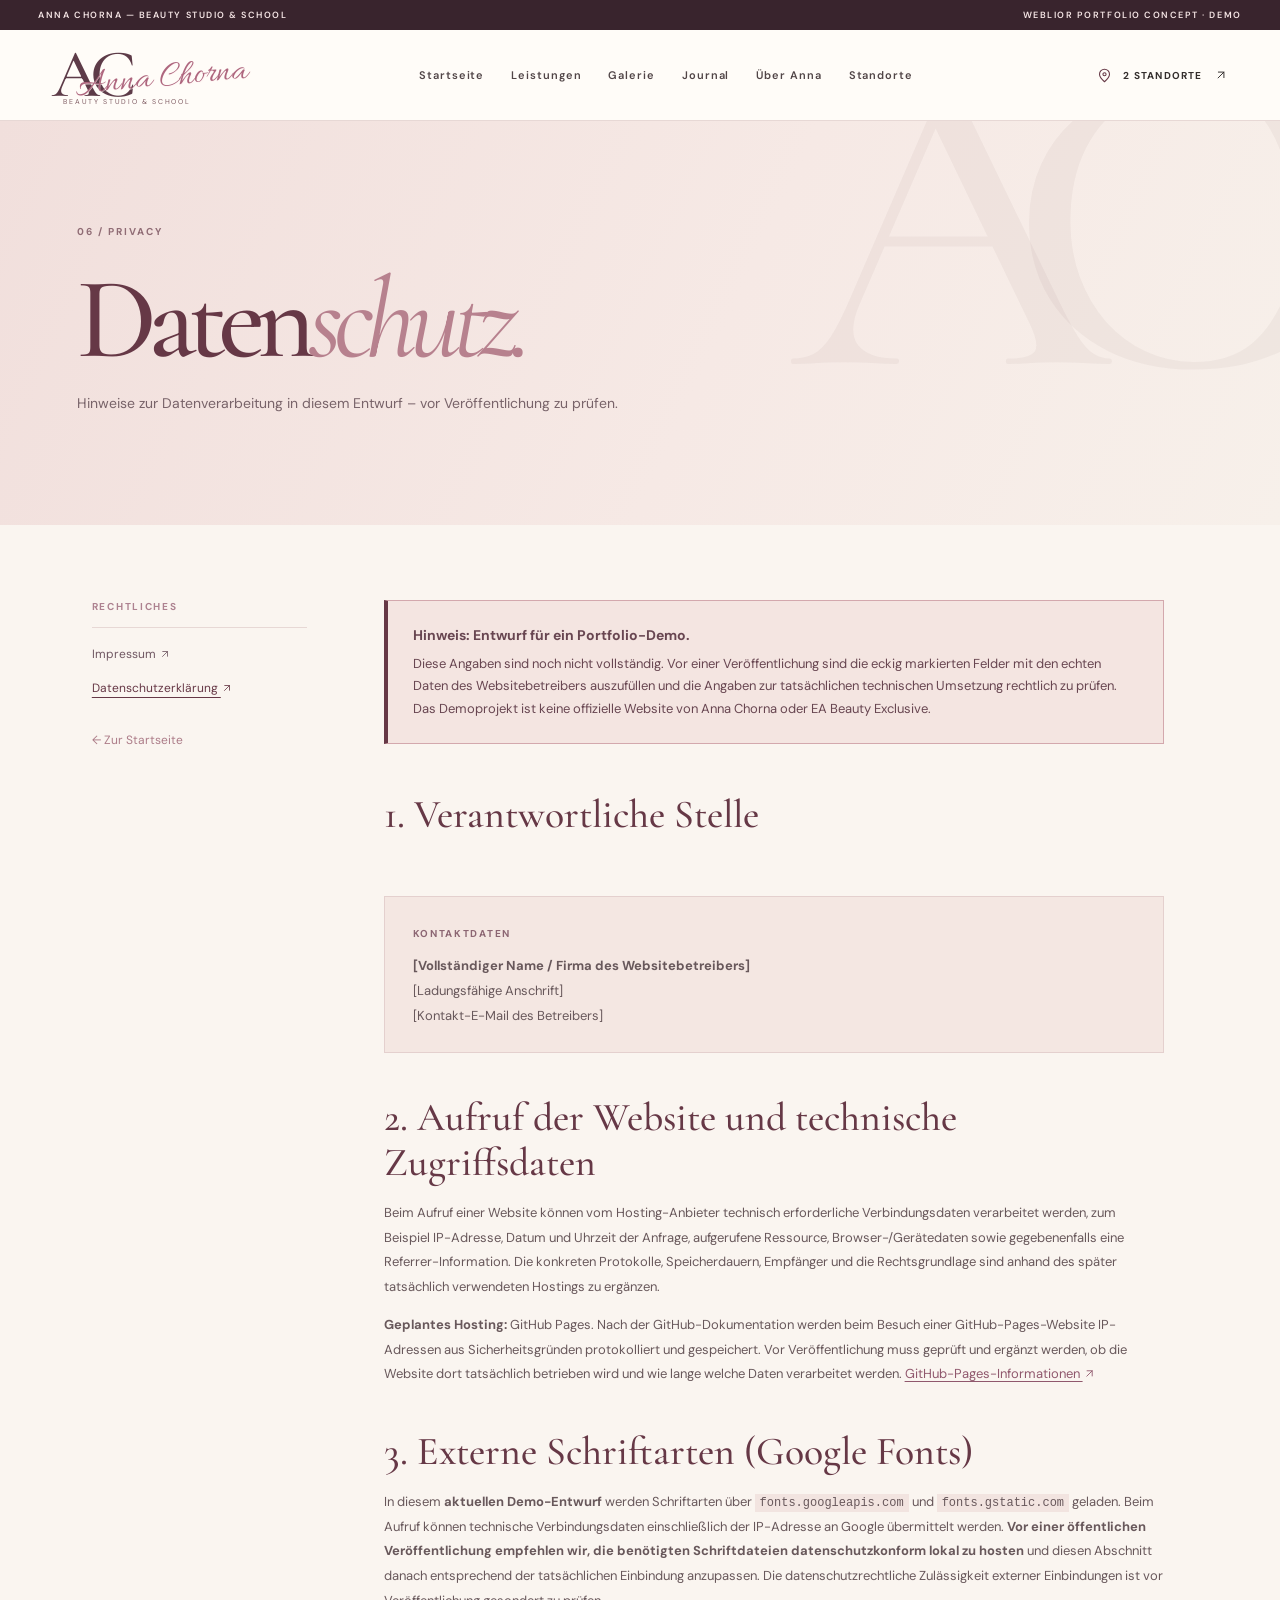
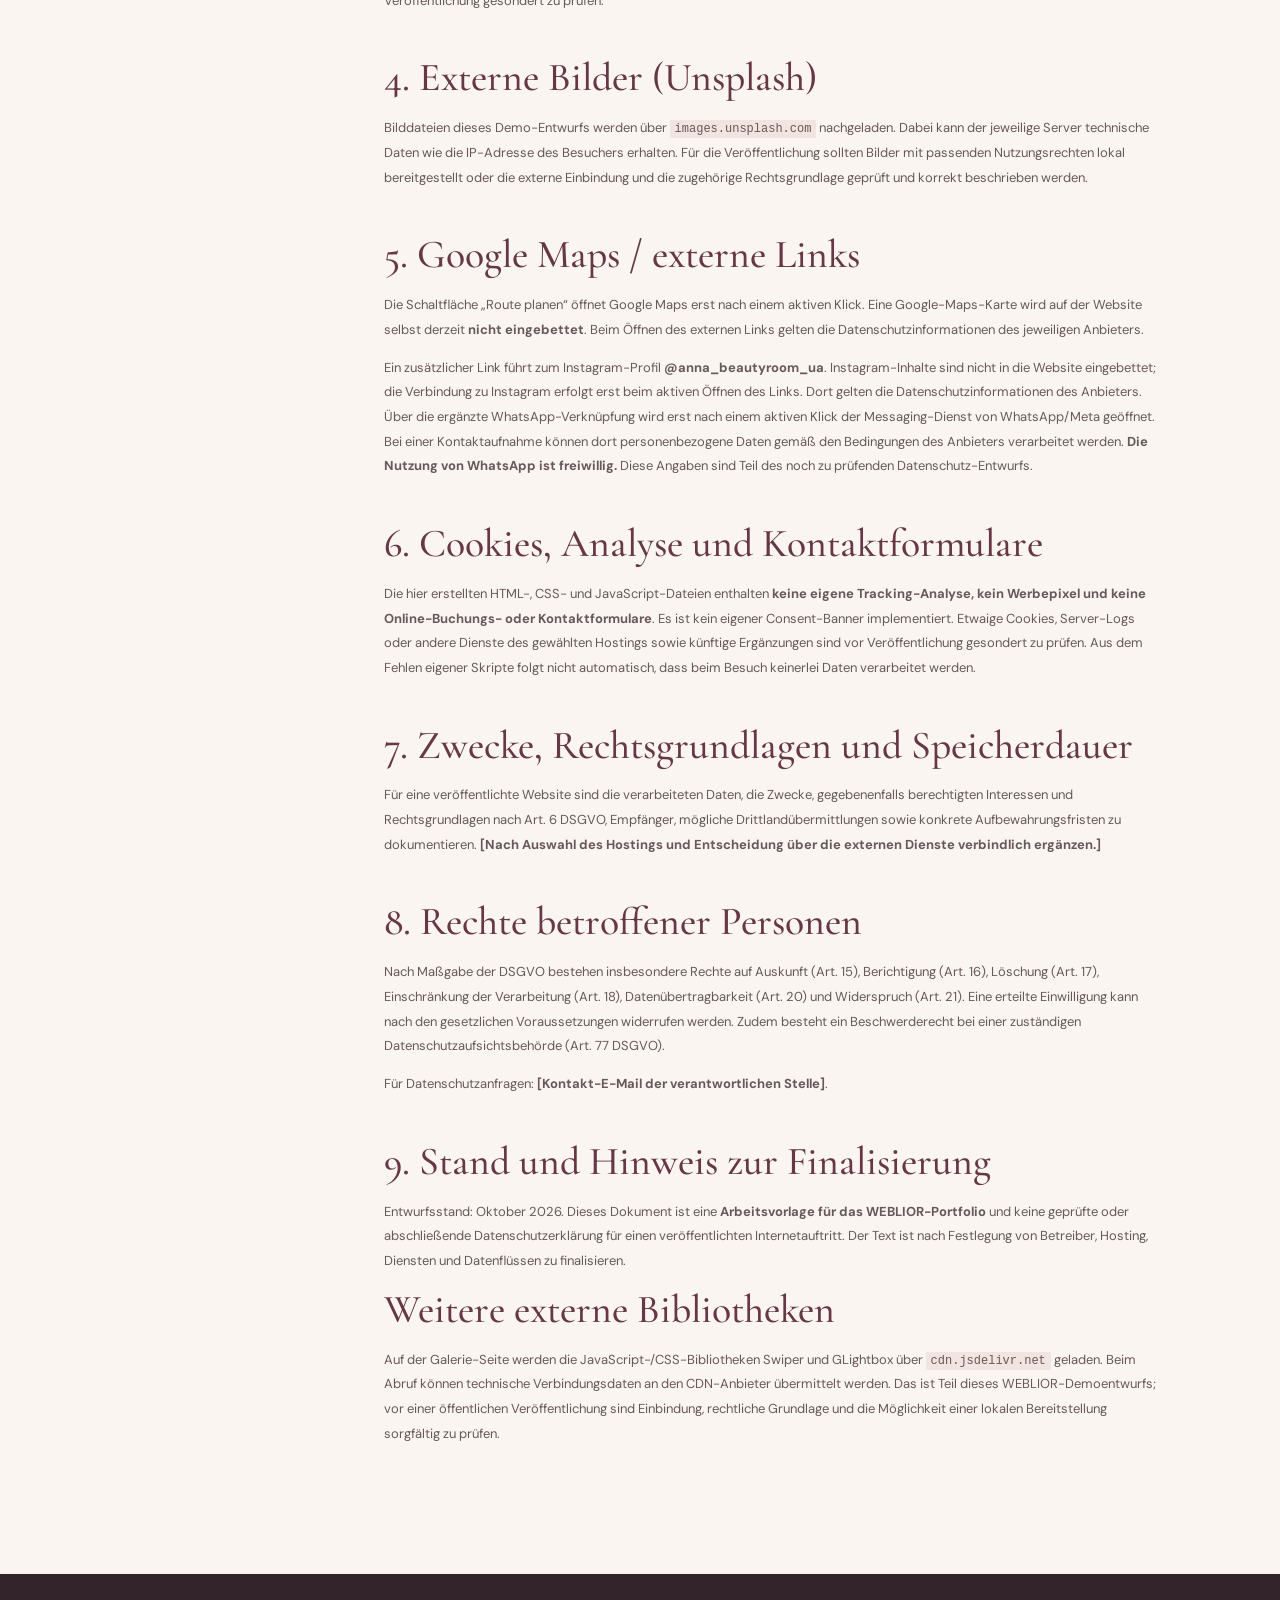
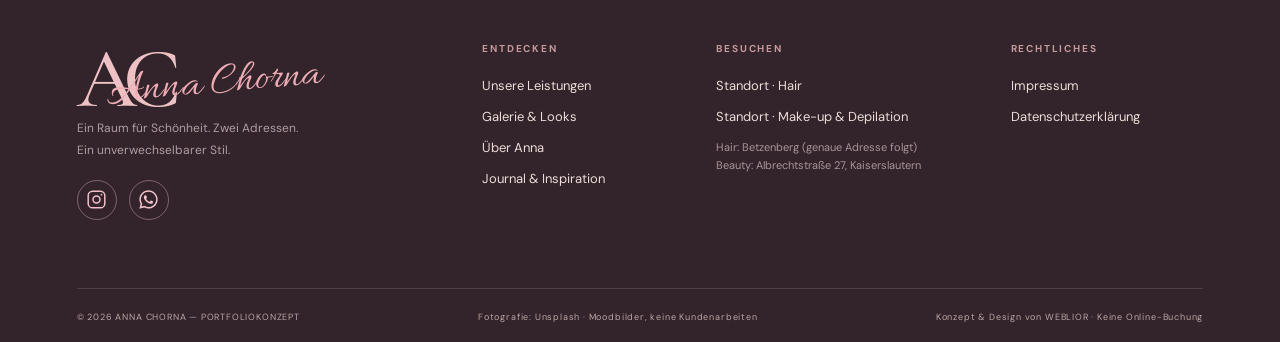
==== commit 799e7b59: "Add files via upload" ====
--- a/datenschutz.html
+++ b/datenschutz.html
@@ -5,16 +5,16 @@
 <a aria-label="Anna Chorna — Startseite" class="wordmark" href="index.html"><span aria-hidden="true" class="brand-crest"><span class="brand-ac">AC</span><span class="brand-script">Anna Chorna</span></span><small>BEAUTY STUDIO &amp; SCHOOL</small></a>
 <button aria-controls="site-nav" aria-expanded="false" aria-label="Menü öffnen" class="nav-toggle" type="button"><span></span><span></span><span></span></button>
 <nav aria-label="Hauptnavigation" class="site-nav" id="site-nav"><a href="index.html">Startseite</a><a href="leistungen.html">Leistungen</a><a href="galerie.html">Galerie</a><a href="journal.html">Journal</a><a href="ueber-anna.html">Über Anna</a><a href="kontakt.html">Standorte</a></nav>
-<a class="header-location" href="kontakt.html"><span aria-hidden="true" class="pin-icon"><svg aria-hidden="true" class="ui-icon" viewbox="0 0 24 24"><path d="M20 10c0 5-8 12-8 12S4 15 4 10a8 8 0 1 1 16 0Z"></path><circle cx="12" cy="10" r="2.5"></circle></svg></span> 2 STANDORTE <span class="arrow">↗</span></a>
+<a class="header-location" href="kontakt.html"><span aria-hidden="true" class="pin-icon"><svg aria-hidden="true" class="ui-icon" viewbox="0 0 24 24"><path d="M20 10c0 5-8 12-8 12S4 15 4 10a8 8 0 1 1 16 0Z"></path><circle cx="12" cy="10" r="2.5"></circle></svg></span> 2 STANDORTE <span class="arrow"><svg class="icon-arrow-up-right" xmlns="http://www.w3.org/2000/svg" viewBox="0 0 24 24" fill="none" stroke="currentColor" stroke-width="1.65" stroke-linecap="round" stroke-linejoin="round" aria-hidden="true" focusable="false"><path d="M7 17 17 7M7.5 7H17v9.5"/></svg></span></a>
 </div>
-</header><main id="main"><section class="legal-hero section-shell"><div aria-hidden="true" class="legal-hero-decoration">AC</div><span class="micro-label" data-reveal="rise">06 / PRIVACY</span><h1 data-reveal="rise" id="legal-title">Daten<em>schutz.</em></h1><p data-reveal="slide">Hinweise zur Datenverarbeitung in diesem Entwurf – vor Veröffentlichung zu prüfen.</p></section><div class="legal-shell"><aside class="legal-side"><span>RECHTLICHES</span><a href="impressum.html">Impressum ↗</a><a aria-current="page" href="datenschutz.html">Datenschutzerklärung ↗</a><a class="legal-back" href="index.html">← Zur Startseite</a></aside><div class="legal-main"><div class="legal-warning" role="note"><strong>Hinweis: Entwurf für ein Portfolio-Demo.</strong> Diese Angaben sind noch nicht vollständig. Vor einer Veröffentlichung sind die eckig markierten Felder mit den echten Daten des Websitebetreibers auszufüllen und die Angaben zur tatsächlichen technischen Umsetzung rechtlich zu prüfen. Das Demoprojekt ist keine offizielle Website von Anna Chorna oder EA Beauty Exclusive.</div>
+</header><main id="main"><section class="legal-hero section-shell"><div aria-hidden="true" class="legal-hero-decoration">AC</div><span class="micro-label" data-reveal="rise">06 / PRIVACY</span><h1 data-reveal="rise" id="legal-title">Daten<em>schutz.</em></h1><p data-reveal="slide">Hinweise zur Datenverarbeitung in diesem Entwurf – vor Veröffentlichung zu prüfen.</p></section><div class="legal-shell"><aside class="legal-side"><span>RECHTLICHES</span><a href="impressum.html">Impressum <svg class="icon-arrow-up-right" xmlns="http://www.w3.org/2000/svg" viewBox="0 0 24 24" fill="none" stroke="currentColor" stroke-width="1.65" stroke-linecap="round" stroke-linejoin="round" aria-hidden="true" focusable="false"><path d="M7 17 17 7M7.5 7H17v9.5"/></svg></a><a aria-current="page" href="datenschutz.html">Datenschutzerklärung <svg class="icon-arrow-up-right" xmlns="http://www.w3.org/2000/svg" viewBox="0 0 24 24" fill="none" stroke="currentColor" stroke-width="1.65" stroke-linecap="round" stroke-linejoin="round" aria-hidden="true" focusable="false"><path d="M7 17 17 7M7.5 7H17v9.5"/></svg></a><a class="legal-back" href="index.html">← Zur Startseite</a></aside><div class="legal-main"><div class="legal-warning" role="note"><strong>Hinweis: Entwurf für ein Portfolio-Demo.</strong> Diese Angaben sind noch nicht vollständig. Vor einer Veröffentlichung sind die eckig markierten Felder mit den echten Daten des Websitebetreibers auszufüllen und die Angaben zur tatsächlichen technischen Umsetzung rechtlich zu prüfen. Das Demoprojekt ist keine offizielle Website von Anna Chorna oder EA Beauty Exclusive.</div>
 <section aria-labelledby="legal-title" class="legal-content">
 <h2 data-reveal="rise" id="verantwortlicher">1. Verantwortliche Stelle</h2>
 <p data-reveal="soft">Verantwortlich für die Verarbeitung personenbezogener Daten beim veröffentlichten WEBLIOR-Portfolioprojekt:</p>
 <div class="legal-detail"><span>KONTAKTDATEN</span><p data-reveal="slide"><strong>[Vollständiger Name / Firma des Websitebetreibers]</strong><br/>[Ladungsfähige Anschrift]<br/>[Kontakt-E-Mail des Betreibers]</p></div>
 <h2 data-reveal="rise" id="zugriff">2. Aufruf der Website und technische Zugriffsdaten</h2>
 <p data-reveal="soft">Beim Aufruf einer Website können vom Hosting-Anbieter technisch erforderliche Verbindungsdaten verarbeitet werden, zum Beispiel IP-Adresse, Datum und Uhrzeit der Anfrage, aufgerufene Ressource, Browser-/Gerätedaten sowie gegebenenfalls eine Referrer-Information. Die konkreten Protokolle, Speicherdauern, Empfänger und die Rechtsgrundlage sind anhand des später tatsächlich verwendeten Hostings zu ergänzen.</p>
-<p data-reveal="slide"><strong>Geplantes Hosting:</strong> GitHub Pages. Nach der GitHub-Dokumentation werden beim Besuch einer GitHub-Pages-Website IP-Adressen aus Sicherheitsgründen protokolliert und gespeichert. Vor Veröffentlichung muss geprüft und ergänzt werden, ob die Website dort tatsächlich betrieben wird und wie lange welche Daten verarbeitet werden. <a href="https://docs.github.com/de/pages/getting-started-with-github-pages/what-is-github-pages" rel="noopener noreferrer" target="_blank">GitHub-Pages-Informationen ↗</a></p>
+<p data-reveal="slide"><strong>Geplantes Hosting:</strong> GitHub Pages. Nach der GitHub-Dokumentation werden beim Besuch einer GitHub-Pages-Website IP-Adressen aus Sicherheitsgründen protokolliert und gespeichert. Vor Veröffentlichung muss geprüft und ergänzt werden, ob die Website dort tatsächlich betrieben wird und wie lange welche Daten verarbeitet werden. <a href="https://docs.github.com/de/pages/getting-started-with-github-pages/what-is-github-pages" rel="noopener noreferrer" target="_blank">GitHub-Pages-Informationen <svg class="icon-arrow-up-right" xmlns="http://www.w3.org/2000/svg" viewBox="0 0 24 24" fill="none" stroke="currentColor" stroke-width="1.65" stroke-linecap="round" stroke-linejoin="round" aria-hidden="true" focusable="false"><path d="M7 17 17 7M7.5 7H17v9.5"/></svg></a></p>
 <h2 data-reveal="rise" id="schriftarten">3. Externe Schriftarten (Google Fonts)</h2>
 <p data-reveal="soft">In diesem <strong>aktuellen Demo-Entwurf</strong> werden Schriftarten über <code>fonts.googleapis.com</code> und <code>fonts.gstatic.com</code> geladen. Beim Aufruf können technische Verbindungsdaten einschließlich der IP-Adresse an Google übermittelt werden. <strong>Vor einer öffentlichen Veröffentlichung empfehlen wir, die benötigten Schriftdateien datenschutzkonform lokal zu hosten</strong> und diesen Abschnitt danach entsprechend der tatsächlichen Einbindung anzupassen. Die datenschutzrechtliche Zulässigkeit externer Einbindungen ist vor Veröffentlichung gesondert zu prüfen.</p>
 <h2 data-reveal="rise" id="bilder">4. Externe Bilder (Unsplash)</h2>
--- a/assets/style.css
+++ b/assets/style.css
@@ -631,3 +631,10 @@
    separator line. Keep the short underline of the "Artikel lesen" CTA.
    This does not change full Journal listing, layout, or card spacing. */
 .page-index .journal-home .journal-card { border-bottom: none; }
+
+/* v2.16: intrinsic inline SVG icons — no iOS emoji glyph substitutions */
+.icon-arrow-up-right,.icon-arrow-down,.icon-starburst,.icon-sparkle{width:1em;height:1em;display:inline-block;vertical-align:-.12em;flex:0 0 auto;overflow:visible;color:inherit;stroke:currentColor}
+.icon-starburst{width:1em;height:1em;vertical-align:middle}
+.sig-ornament .icon-starburst{display:block;width:1em;height:1em}
+/* Even in long inline CTA text, SVG never selects an emoji font */
+.world-meta svg,.gallery-plus svg,.journal-read svg{vertical-align:middle}
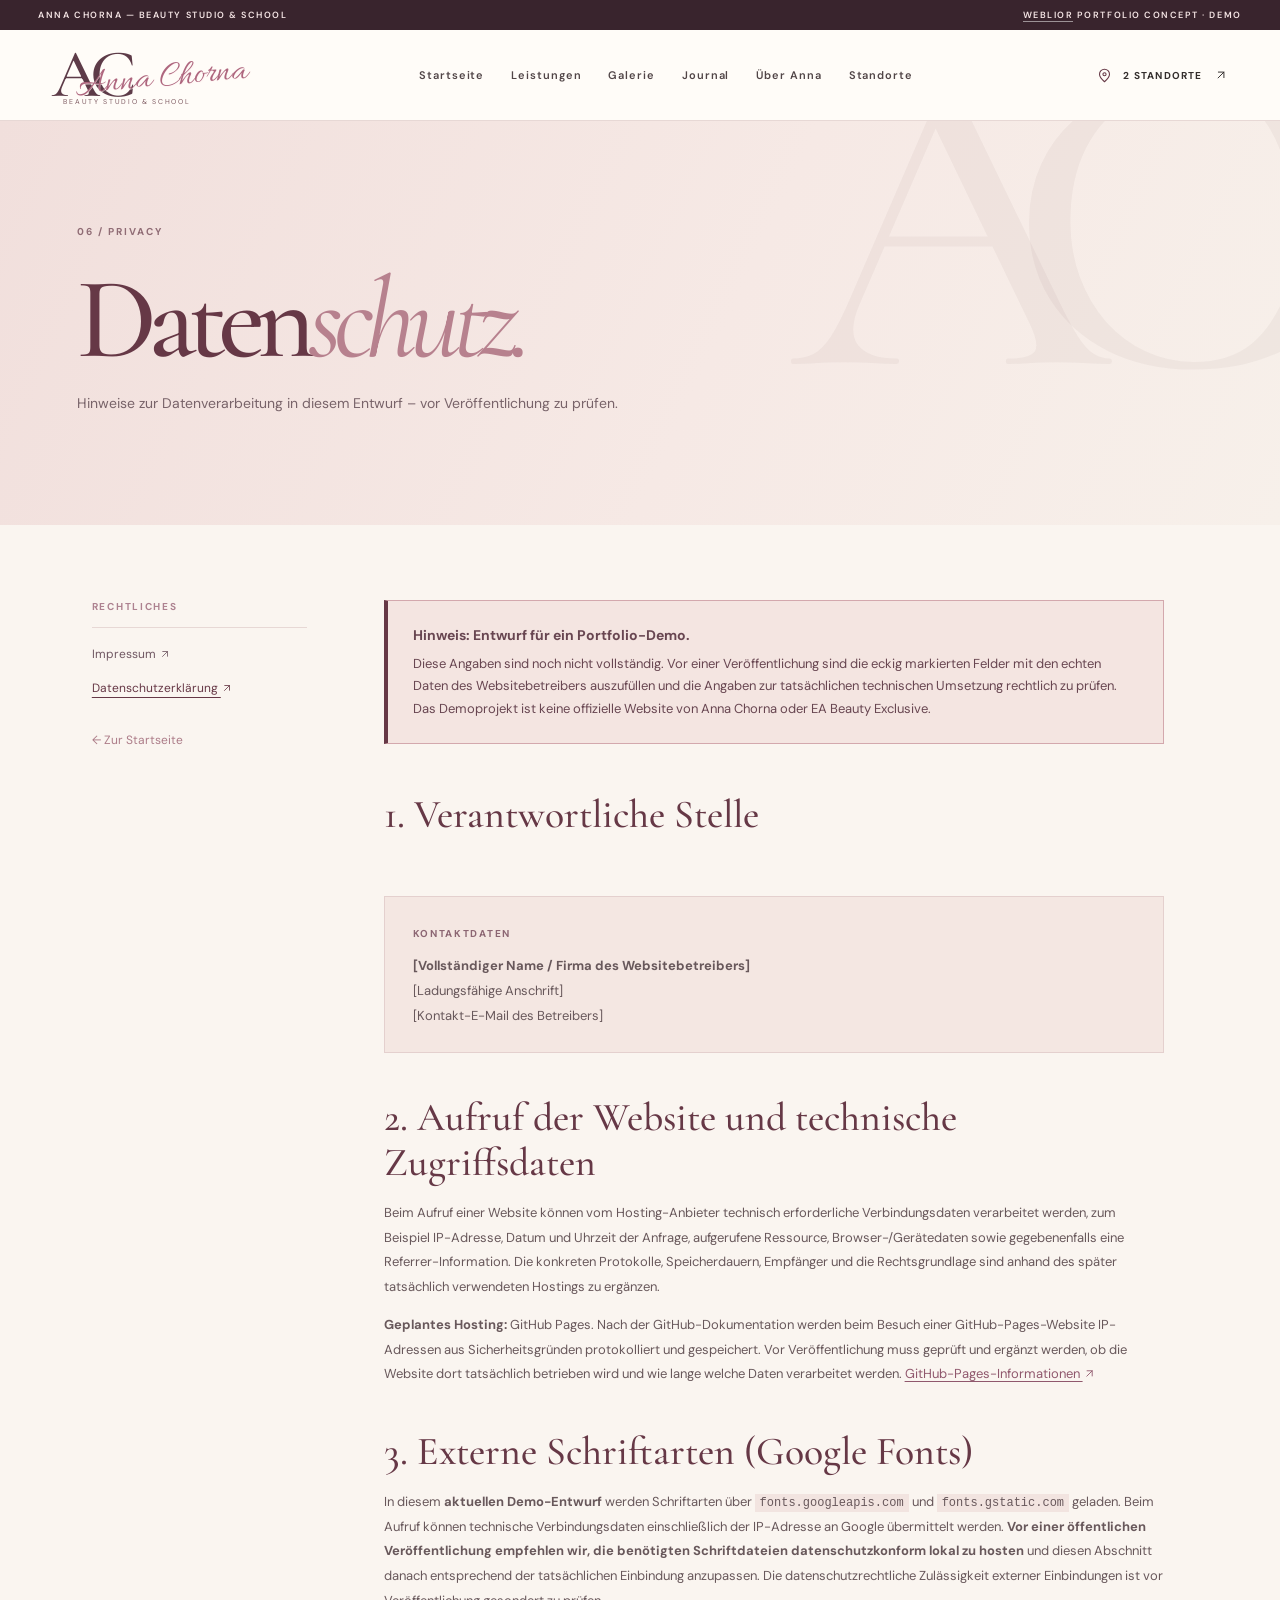
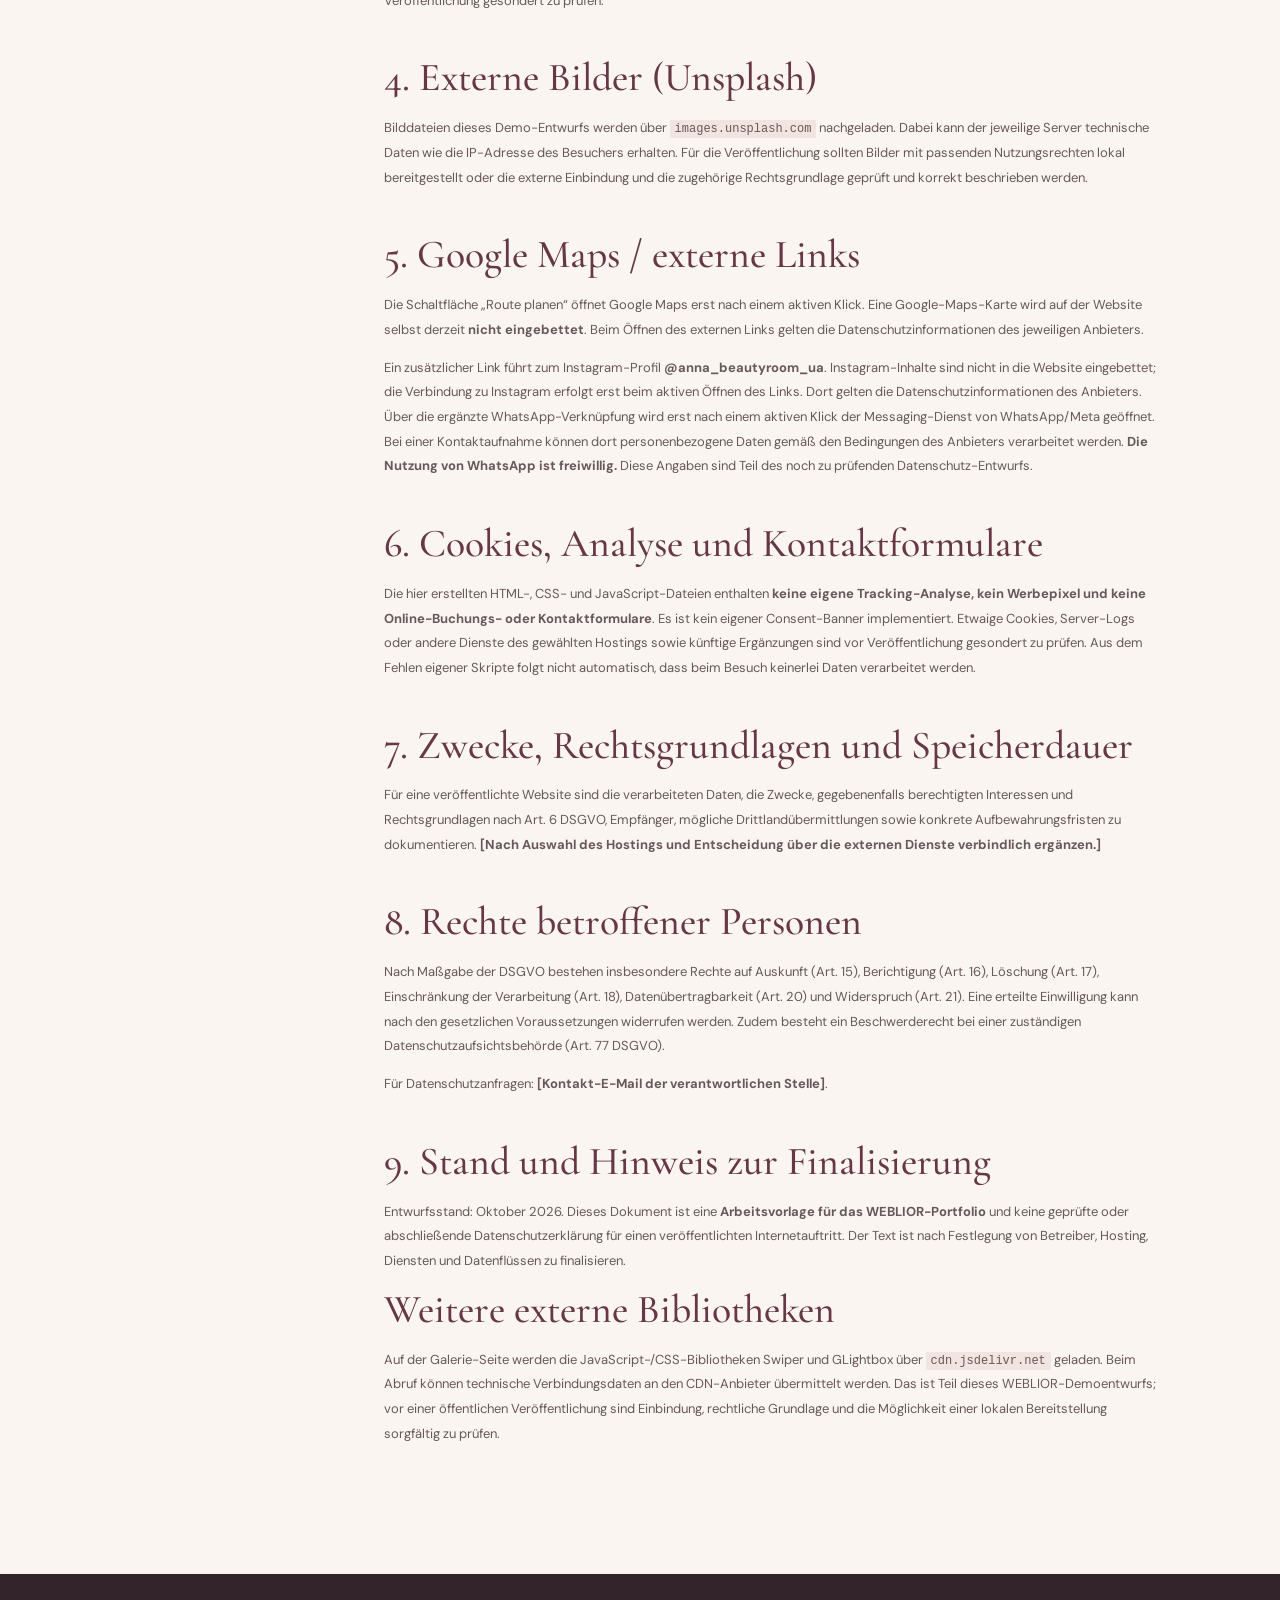
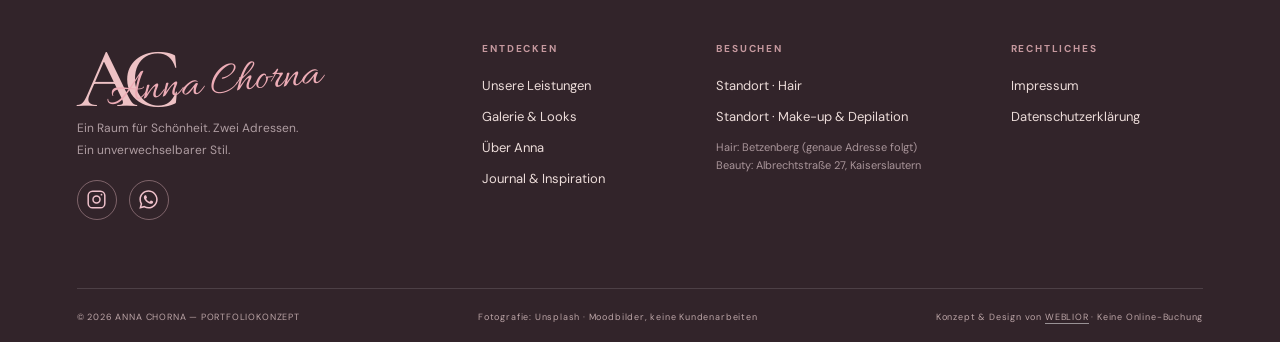
==== commit 2ccfffc5: "Add files via upload" ====
--- a/datenschutz.html
+++ b/datenschutz.html
@@ -1,20 +1,20 @@
 <!DOCTYPE html>
 
-<html lang="de"><head><meta charset="utf-8"/><meta content="width=device-width,initial-scale=1,viewport-fit=cover" name="viewport"/><meta content="noindex,nofollow,noarchive" name="robots"/><meta content="strict-origin-when-cross-origin" name="referrer"/><meta content="#faf5f0" name="theme-color"/><meta content="Datenschutzhinweise im Entwurf für die WEBLIOR-Konzeptwebsite Anna Chorna; vor öffentlicher Nutzung rechtlich prüfen." name="description"/><title>Datenschutz – Konzeptwebsite Anna Chorna | WEBLIOR</title><link href="https://fonts.googleapis.com" rel="preconnect"/><link crossorigin="" href="https://fonts.gstatic.com" rel="preconnect"/><link href="https://fonts.googleapis.com/css2?family=Allura&amp;family=Bodoni+Moda:ital,opsz,wght@0,6..96,400;0,6..96,500;0,6..96,600;1,6..96,400;1,6..96,500&amp;family=Cormorant+Garamond:ital,wght@0,400;0,500;0,600;0,700;1,400;1,500;1,600&amp;family=DM+Sans:wght@400;500;600;700&amp;display=swap" rel="stylesheet"/><link href="assets/style.css" rel="stylesheet"/><script defer="" src="assets/site.js"></script><meta content="WEBLIOR — Konzept &amp; Design" name="author"/><meta content="light" name="color-scheme"/><meta content="summary_large_image" name="twitter:card"/><meta content="Datenschutz – Konzeptwebsite Anna Chorna | WEBLIOR" name="twitter:title"/><meta content="Datenschutzhinweise im Entwurf für die WEBLIOR-Konzeptwebsite Anna Chorna; vor öffentlicher Nutzung rechtlich prüfen." name="twitter:description"/><meta content="website" property="og:type"/><meta content="de_DE" property="og:locale"/><meta content="Anna Chorna — WEBLIOR Konzept" property="og:site_name"/><meta content="Datenschutz – Konzeptwebsite Anna Chorna | WEBLIOR" property="og:title"/><meta content="Datenschutzhinweise im Entwurf für die WEBLIOR-Konzeptwebsite Anna Chorna; vor öffentlicher Nutzung rechtlich prüfen." property="og:description"/><meta content="assets/og-preview.png" property="og:image"/><link href="assets/favicon.svg" rel="icon" type="image/svg+xml"/><link href="assets/apple-touch-icon.png" rel="apple-touch-icon" sizes="180x180"/><link href="site.webmanifest" rel="manifest"/><script type="application/ld+json">{"@context": "https://schema.org", "@type": "WebPage", "name": "Datenschutz – Konzeptwebsite Anna Chorna | WEBLIOR", "description": "Datenschutzhinweise im Entwurf für die WEBLIOR-Konzeptwebsite Anna Chorna; vor öffentlicher Nutzung rechtlich prüfen.", "inLanguage": "de-DE", "isPartOf": {"@type": "WebSite", "name": "Anna Chorna — WEBLIOR Portfolio Concept", "inLanguage": "de-DE"}, "about": {"@type": "CreativeWork", "name": "Anna Chorna Beauty Studio & School — Webdesignkonzept", "creator": {"@type": "Organization", "name": "WEBLIOR"}, "isAccessibleForFree": true, "description": "Unveröffentlichtes Portfolio-Konzept. Keine verifizierten Kundenarbeiten oder Betreiberangaben."}}</script><meta content="Anna Chorna Beauty Studio &amp; School – WEBLIOR Designkonzept" property="og:image:alt"/></head><body class="page-legal"><a class="skip-link" href="#main">Zum Inhalt springen</a><div class="concept-bar"><span>ANNA CHORNA — BEAUTY STUDIO &amp; SCHOOL</span><span>WEBLIOR PORTFOLIO CONCEPT · DEMO</span></div><header class="site-header" id="top">
+<html lang="de"><head><meta charset="utf-8"/><meta content="width=device-width,initial-scale=1,viewport-fit=cover" name="viewport"/><meta content="noindex,nofollow,noarchive" name="robots"/><meta content="strict-origin-when-cross-origin" name="referrer"/><meta content="#faf5f0" name="theme-color"/><meta content="Datenschutzhinweise im Entwurf für die WEBLIOR-Konzeptwebsite Anna Chorna; vor öffentlicher Nutzung rechtlich prüfen." name="description"/><title>Datenschutz – Konzeptwebsite Anna Chorna | WEBLIOR</title><link href="https://fonts.googleapis.com" rel="preconnect"/><link crossorigin="" href="https://fonts.gstatic.com" rel="preconnect"/><link href="https://fonts.googleapis.com/css2?family=Allura&amp;family=Bodoni+Moda:ital,opsz,wght@0,6..96,400;0,6..96,500;0,6..96,600;1,6..96,400;1,6..96,500&amp;family=Cormorant+Garamond:ital,wght@0,400;0,500;0,600;0,700;1,400;1,500;1,600&amp;family=DM+Sans:wght@400;500;600;700&amp;display=swap" rel="stylesheet"/><link href="assets/style.css" rel="stylesheet"/><script defer="" src="assets/site.js"></script><meta content="WEBLIOR — Konzept &amp; Design" name="author"/><meta content="light" name="color-scheme"/><meta content="summary_large_image" name="twitter:card"/><meta content="Datenschutz – Konzeptwebsite Anna Chorna | WEBLIOR" name="twitter:title"/><meta content="Datenschutzhinweise im Entwurf für die WEBLIOR-Konzeptwebsite Anna Chorna; vor öffentlicher Nutzung rechtlich prüfen." name="twitter:description"/><meta content="website" property="og:type"/><meta content="de_DE" property="og:locale"/><meta content="Anna Chorna — WEBLIOR Konzept" property="og:site_name"/><meta content="Datenschutz – Konzeptwebsite Anna Chorna | WEBLIOR" property="og:title"/><meta content="Datenschutzhinweise im Entwurf für die WEBLIOR-Konzeptwebsite Anna Chorna; vor öffentlicher Nutzung rechtlich prüfen." property="og:description"/><meta content="https://serdjuktanya.github.io/anna-chorna-beauty/datenschutz.html" property="og:url"/><meta content="https://serdjuktanya.github.io/anna-chorna-beauty/assets/og-preview.png" property="og:image"/><meta content="https://serdjuktanya.github.io/anna-chorna-beauty/assets/og-preview.png" property="og:image:secure_url"/><meta content="image/png" property="og:image:type"/><meta content="1200" property="og:image:width"/><meta content="630" property="og:image:height"/><meta content="https://serdjuktanya.github.io/anna-chorna-beauty/assets/og-preview.png" name="twitter:image"/><link href="assets/favicon.svg" rel="icon" type="image/svg+xml"/><link href="assets/apple-touch-icon.png" rel="apple-touch-icon" sizes="180x180"/><link href="site.webmanifest" rel="manifest"/><script type="application/ld+json">{"@context": "https://schema.org", "@type": "WebPage", "name": "Datenschutz – Konzeptwebsite Anna Chorna | WEBLIOR", "description": "Datenschutzhinweise im Entwurf für die WEBLIOR-Konzeptwebsite Anna Chorna; vor öffentlicher Nutzung rechtlich prüfen.", "inLanguage": "de-DE", "isPartOf": {"@type": "WebSite", "name": "Anna Chorna — WEBLIOR Portfolio Concept", "inLanguage": "de-DE"}, "about": {"@type": "CreativeWork", "name": "Anna Chorna Beauty Studio & School — Webdesignkonzept", "creator": {"@type": "Organization", "name": "WEBLIOR"}, "isAccessibleForFree": true, "description": "Unveröffentlichtes Portfolio-Konzept. Keine verifizierten Kundenarbeiten oder Betreiberangaben."}}</script><meta content="Anna Chorna Beauty Studio &amp; School – WEBLIOR Designkonzept" property="og:image:alt"/></head><body class="page-legal"><a class="skip-link" href="#main">Zum Inhalt springen</a><div class="concept-bar"><span>ANNA CHORNA — BEAUTY STUDIO &amp; SCHOOL</span><span><a aria-label="WEBLIOR Webdesign in einem neuen Tab öffnen" class="weblior-credit-link" href="https://weblior.de/" rel="noopener noreferrer" target="_blank">WEBLIOR</a> PORTFOLIO CONCEPT · DEMO</span></div><header class="site-header" id="top">
 <div class="header-inner">
 <a aria-label="Anna Chorna — Startseite" class="wordmark" href="index.html"><span aria-hidden="true" class="brand-crest"><span class="brand-ac">AC</span><span class="brand-script">Anna Chorna</span></span><small>BEAUTY STUDIO &amp; SCHOOL</small></a>
 <button aria-controls="site-nav" aria-expanded="false" aria-label="Menü öffnen" class="nav-toggle" type="button"><span></span><span></span><span></span></button>
 <nav aria-label="Hauptnavigation" class="site-nav" id="site-nav"><a href="index.html">Startseite</a><a href="leistungen.html">Leistungen</a><a href="galerie.html">Galerie</a><a href="journal.html">Journal</a><a href="ueber-anna.html">Über Anna</a><a href="kontakt.html">Standorte</a></nav>
-<a class="header-location" href="kontakt.html"><span aria-hidden="true" class="pin-icon"><svg aria-hidden="true" class="ui-icon" viewbox="0 0 24 24"><path d="M20 10c0 5-8 12-8 12S4 15 4 10a8 8 0 1 1 16 0Z"></path><circle cx="12" cy="10" r="2.5"></circle></svg></span> 2 STANDORTE <span class="arrow"><svg class="icon-arrow-up-right" xmlns="http://www.w3.org/2000/svg" viewBox="0 0 24 24" fill="none" stroke="currentColor" stroke-width="1.65" stroke-linecap="round" stroke-linejoin="round" aria-hidden="true" focusable="false"><path d="M7 17 17 7M7.5 7H17v9.5"/></svg></span></a>
+<a class="header-location" href="kontakt.html"><span aria-hidden="true" class="pin-icon"><svg aria-hidden="true" class="ui-icon" viewbox="0 0 24 24"><path d="M20 10c0 5-8 12-8 12S4 15 4 10a8 8 0 1 1 16 0Z"></path><circle cx="12" cy="10" r="2.5"></circle></svg></span> 2 STANDORTE <span class="arrow"><svg aria-hidden="true" class="icon-arrow-up-right" fill="none" focusable="false" stroke="currentColor" stroke-linecap="round" stroke-linejoin="round" stroke-width="1.65" viewbox="0 0 24 24" xmlns="http://www.w3.org/2000/svg"><path d="M7 17 17 7M7.5 7H17v9.5"></path></svg></span></a>
 </div>
-</header><main id="main"><section class="legal-hero section-shell"><div aria-hidden="true" class="legal-hero-decoration">AC</div><span class="micro-label" data-reveal="rise">06 / PRIVACY</span><h1 data-reveal="rise" id="legal-title">Daten<em>schutz.</em></h1><p data-reveal="slide">Hinweise zur Datenverarbeitung in diesem Entwurf – vor Veröffentlichung zu prüfen.</p></section><div class="legal-shell"><aside class="legal-side"><span>RECHTLICHES</span><a href="impressum.html">Impressum <svg class="icon-arrow-up-right" xmlns="http://www.w3.org/2000/svg" viewBox="0 0 24 24" fill="none" stroke="currentColor" stroke-width="1.65" stroke-linecap="round" stroke-linejoin="round" aria-hidden="true" focusable="false"><path d="M7 17 17 7M7.5 7H17v9.5"/></svg></a><a aria-current="page" href="datenschutz.html">Datenschutzerklärung <svg class="icon-arrow-up-right" xmlns="http://www.w3.org/2000/svg" viewBox="0 0 24 24" fill="none" stroke="currentColor" stroke-width="1.65" stroke-linecap="round" stroke-linejoin="round" aria-hidden="true" focusable="false"><path d="M7 17 17 7M7.5 7H17v9.5"/></svg></a><a class="legal-back" href="index.html">← Zur Startseite</a></aside><div class="legal-main"><div class="legal-warning" role="note"><strong>Hinweis: Entwurf für ein Portfolio-Demo.</strong> Diese Angaben sind noch nicht vollständig. Vor einer Veröffentlichung sind die eckig markierten Felder mit den echten Daten des Websitebetreibers auszufüllen und die Angaben zur tatsächlichen technischen Umsetzung rechtlich zu prüfen. Das Demoprojekt ist keine offizielle Website von Anna Chorna oder EA Beauty Exclusive.</div>
+</header><main id="main"><section class="legal-hero section-shell"><div aria-hidden="true" class="legal-hero-decoration">AC</div><span class="micro-label" data-reveal="rise">06 / PRIVACY</span><h1 data-reveal="rise" id="legal-title">Daten<em>schutz.</em></h1><p data-reveal="slide">Hinweise zur Datenverarbeitung in diesem Entwurf – vor Veröffentlichung zu prüfen.</p></section><div class="legal-shell"><aside class="legal-side"><span>RECHTLICHES</span><a href="impressum.html">Impressum <svg aria-hidden="true" class="icon-arrow-up-right" fill="none" focusable="false" stroke="currentColor" stroke-linecap="round" stroke-linejoin="round" stroke-width="1.65" viewbox="0 0 24 24" xmlns="http://www.w3.org/2000/svg"><path d="M7 17 17 7M7.5 7H17v9.5"></path></svg></a><a aria-current="page" href="datenschutz.html">Datenschutzerklärung <svg aria-hidden="true" class="icon-arrow-up-right" fill="none" focusable="false" stroke="currentColor" stroke-linecap="round" stroke-linejoin="round" stroke-width="1.65" viewbox="0 0 24 24" xmlns="http://www.w3.org/2000/svg"><path d="M7 17 17 7M7.5 7H17v9.5"></path></svg></a><a class="legal-back" href="index.html">← Zur Startseite</a></aside><div class="legal-main"><div class="legal-warning" role="note"><strong>Hinweis: Entwurf für ein Portfolio-Demo.</strong> Diese Angaben sind noch nicht vollständig. Vor einer Veröffentlichung sind die eckig markierten Felder mit den echten Daten des Websitebetreibers auszufüllen und die Angaben zur tatsächlichen technischen Umsetzung rechtlich zu prüfen. Das Demoprojekt ist keine offizielle Website von Anna Chorna oder EA Beauty Exclusive.</div>
 <section aria-labelledby="legal-title" class="legal-content">
 <h2 data-reveal="rise" id="verantwortlicher">1. Verantwortliche Stelle</h2>
 <p data-reveal="soft">Verantwortlich für die Verarbeitung personenbezogener Daten beim veröffentlichten WEBLIOR-Portfolioprojekt:</p>
 <div class="legal-detail"><span>KONTAKTDATEN</span><p data-reveal="slide"><strong>[Vollständiger Name / Firma des Websitebetreibers]</strong><br/>[Ladungsfähige Anschrift]<br/>[Kontakt-E-Mail des Betreibers]</p></div>
 <h2 data-reveal="rise" id="zugriff">2. Aufruf der Website und technische Zugriffsdaten</h2>
 <p data-reveal="soft">Beim Aufruf einer Website können vom Hosting-Anbieter technisch erforderliche Verbindungsdaten verarbeitet werden, zum Beispiel IP-Adresse, Datum und Uhrzeit der Anfrage, aufgerufene Ressource, Browser-/Gerätedaten sowie gegebenenfalls eine Referrer-Information. Die konkreten Protokolle, Speicherdauern, Empfänger und die Rechtsgrundlage sind anhand des später tatsächlich verwendeten Hostings zu ergänzen.</p>
-<p data-reveal="slide"><strong>Geplantes Hosting:</strong> GitHub Pages. Nach der GitHub-Dokumentation werden beim Besuch einer GitHub-Pages-Website IP-Adressen aus Sicherheitsgründen protokolliert und gespeichert. Vor Veröffentlichung muss geprüft und ergänzt werden, ob die Website dort tatsächlich betrieben wird und wie lange welche Daten verarbeitet werden. <a href="https://docs.github.com/de/pages/getting-started-with-github-pages/what-is-github-pages" rel="noopener noreferrer" target="_blank">GitHub-Pages-Informationen <svg class="icon-arrow-up-right" xmlns="http://www.w3.org/2000/svg" viewBox="0 0 24 24" fill="none" stroke="currentColor" stroke-width="1.65" stroke-linecap="round" stroke-linejoin="round" aria-hidden="true" focusable="false"><path d="M7 17 17 7M7.5 7H17v9.5"/></svg></a></p>
+<p data-reveal="slide"><strong>Geplantes Hosting:</strong> GitHub Pages. Nach der GitHub-Dokumentation werden beim Besuch einer GitHub-Pages-Website IP-Adressen aus Sicherheitsgründen protokolliert und gespeichert. Vor Veröffentlichung muss geprüft und ergänzt werden, ob die Website dort tatsächlich betrieben wird und wie lange welche Daten verarbeitet werden. <a href="https://docs.github.com/de/pages/getting-started-with-github-pages/what-is-github-pages" rel="noopener noreferrer" target="_blank">GitHub-Pages-Informationen <svg aria-hidden="true" class="icon-arrow-up-right" fill="none" focusable="false" stroke="currentColor" stroke-linecap="round" stroke-linejoin="round" stroke-width="1.65" viewbox="0 0 24 24" xmlns="http://www.w3.org/2000/svg"><path d="M7 17 17 7M7.5 7H17v9.5"></path></svg></a></p>
 <h2 data-reveal="rise" id="schriftarten">3. Externe Schriftarten (Google Fonts)</h2>
 <p data-reveal="soft">In diesem <strong>aktuellen Demo-Entwurf</strong> werden Schriftarten über <code>fonts.googleapis.com</code> und <code>fonts.gstatic.com</code> geladen. Beim Aufruf können technische Verbindungsdaten einschließlich der IP-Adresse an Google übermittelt werden. <strong>Vor einer öffentlichen Veröffentlichung empfehlen wir, die benötigten Schriftdateien datenschutzkonform lokal zu hosten</strong> und diesen Abschnitt danach entsprechend der tatsächlichen Einbindung anzupassen. Die datenschutzrechtliche Zulässigkeit externer Einbindungen ist vor Veröffentlichung gesondert zu prüfen.</p>
 <h2 data-reveal="rise" id="bilder">4. Externe Bilder (Unsplash)</h2>
@@ -31,4 +31,4 @@
 <p data-reveal="soft">Für Datenschutzanfragen: <strong>[Kontakt-E-Mail der verantwortlichen Stelle]</strong>.</p>
 <h2 data-reveal="rise" id="stand">9. Stand und Hinweis zur Finalisierung</h2>
 <p data-reveal="slide">Entwurfsstand: Oktober 2026. Dieses Dokument ist eine <strong>Arbeitsvorlage für das WEBLIOR-Portfolio</strong> und keine geprüfte oder abschließende Datenschutzerklärung für einen veröffentlichten Internetauftritt. Der Text ist nach Festlegung von Betreiber, Hosting, Diensten und Datenflüssen zu finalisieren.</p>
-<section aria-labelledby="vendor-note" class="legal-vendor-note"><h2 id="vendor-note">Weitere externe Bibliotheken</h2><p>Auf der Galerie-Seite werden die JavaScript-/CSS-Bibliotheken Swiper und GLightbox über <code>cdn.jsdelivr.net</code> geladen. Beim Abruf können technische Verbindungsdaten an den CDN-Anbieter übermittelt werden. Das ist Teil dieses WEBLIOR-Demoentwurfs; vor einer öffentlichen Veröffentlichung sind Einbindung, rechtliche Grundlage und die Möglichkeit einer lokalen Bereitstellung sorgfältig zu prüfen.</p></section></section></div></div></main><footer class="site-footer"><div class="footer-inner"><div class="foot-brand"><span aria-hidden="true" class="brand-crest"><span class="brand-ac">AC</span><span class="brand-script">Anna Chorna</span></span><p>Ein Raum für Schönheit. Zwei Adressen.<br/>Ein unverwechselbarer Stil.</p><div class="social-icon-links" aria-label="Instagram und WhatsApp"><a class="social-icon-link" href="https://www.instagram.com/anna_beautyroom_ua/" target="_blank" rel="noopener noreferrer" aria-label="Anna Chorna auf Instagram öffnen" title="Instagram"><svg aria-hidden="true" viewBox="0 0 24 24" fill="none" stroke="currentColor" stroke-width="1.7" stroke-linecap="round" stroke-linejoin="round"><rect x="2.5" y="2.5" width="19" height="19" rx="5"/><circle cx="12" cy="12" r="4"/><circle cx="17.7" cy="6.5" r="1" fill="currentColor" stroke="none"/></svg></a><a class="social-icon-link" href="https://wa.me/4915155448378" target="_blank" rel="noopener noreferrer" aria-label="Anna Chorna auf WhatsApp kontaktieren" title="WhatsApp"><svg aria-hidden="true" viewBox="0 0 448 512" fill="currentColor" xmlns="http://www.w3.org/2000/svg"><path d="M380.9 97.1C339 55.1 283.2 32 223.9 32c-122.4 0-222 99.6-222 222 0 39.1 10.2 77.3 29.6 111L0 480l117.7-30.9c32.4 17.7 68.9 27 106.1 27h.1c122.3 0 224.1-99.6 224.1-222 0-59.3-25.2-115-67.1-157zm-157 341.6c-33.2 0-65.7-8.9-94-25.7l-6.7-4-69.8 18.3L72 359.2l-4.4-7c-18.5-29.4-28.2-63.3-28.2-98.2 0-101.7 82.8-184.5 184.6-184.5 49.3 0 95.6 19.2 130.4 54.1 34.8 34.9 56.2 81.2 56.1 130.5 0 101.8-84.9 184.6-186.6 184.6zm101.2-138.2c-5.5-2.8-32.8-16.2-37.9-18-5.1-1.9-8.8-2.8-12.5 2.8-3.7 5.6-14.3 18-17.6 21.8-3.2 3.7-6.5 4.2-12 1.4-32.6-16.3-54-29.1-75.5-66-5.7-9.8 5.7-9.1 16.3-30.3 1.8-3.7.9-6.9-.5-9.7-1.4-2.8-12.5-30.1-17.1-41.2-4.5-10.8-9.1-9.3-12.5-9.5-3.2-.2-6.9-.2-10.6-.2-3.7 0-9.7 1.4-14.8 6.9-5.1 5.6-19.4 19-19.4 46.3 0 27.3 19.9 53.7 22.6 57.4 2.8 3.7 39.1 59.7 94.8 83.8 35.2 15.2 49 16.5 66.6 13.9 10.7-1.6 32.8-13.4 37.4-26.4 4.6-13 4.6-24.1 3.2-26.4-1.3-2.5-5-3.9-10.5-6.6z"/></svg></a></div></div><div class="footer-links"><span>ENTDECKEN</span><a href="leistungen.html">Unsere Leistungen</a><a href="galerie.html">Galerie &amp; Looks</a><a href="ueber-anna.html">Über Anna</a><a href="journal.html">Journal &amp; Inspiration</a></div><div class="footer-links"><span>BESUCHEN</span><a href="kontakt.html#hair-location">Standort · Hair</a><a href="kontakt.html#beauty-location">Standort · Make-up &amp; Depilation</a><p>Hair: Betzenberg (genaue Adresse folgt)<br/>Beauty: Albrechtstraße 27, Kaiserslautern</p></div><div class="footer-links footer-legal"><span>RECHTLICHES</span><a href="impressum.html">Impressum</a><a href="datenschutz.html">Datenschutzerklärung</a></div></div><div class="footer-bottom"><span>© 2026 ANNA CHORNA — PORTFOLIOKONZEPT</span><span>Fotografie: Unsplash · Moodbilder, keine Kundenarbeiten</span><span>Konzept &amp; Design von WEBLIOR · Keine Online-Buchung</span></div></footer><button aria-label="Nach oben scrollen" class="back-top" type="button"><svg aria-hidden="true" class="ui-icon" viewbox="0 0 24 24"><path d="m12 19 0-14m-7 7 7-7 7 7"></path></svg></button></body></html>+<section aria-labelledby="vendor-note" class="legal-vendor-note"><h2 id="vendor-note">Weitere externe Bibliotheken</h2><p>Auf der Galerie-Seite werden die JavaScript-/CSS-Bibliotheken Swiper und GLightbox über <code>cdn.jsdelivr.net</code> geladen. Beim Abruf können technische Verbindungsdaten an den CDN-Anbieter übermittelt werden. Das ist Teil dieses WEBLIOR-Demoentwurfs; vor einer öffentlichen Veröffentlichung sind Einbindung, rechtliche Grundlage und die Möglichkeit einer lokalen Bereitstellung sorgfältig zu prüfen.</p></section></section></div></div></main><footer class="site-footer"><div class="footer-inner"><div class="foot-brand"><span aria-hidden="true" class="brand-crest"><span class="brand-ac">AC</span><span class="brand-script">Anna Chorna</span></span><p>Ein Raum für Schönheit. Zwei Adressen.<br/>Ein unverwechselbarer Stil.</p><div aria-label="Instagram und WhatsApp" class="social-icon-links"><a aria-label="Anna Chorna auf Instagram öffnen" class="social-icon-link" href="https://www.instagram.com/anna_beautyroom_ua/" rel="noopener noreferrer" target="_blank" title="Instagram"><svg aria-hidden="true" fill="none" stroke="currentColor" stroke-linecap="round" stroke-linejoin="round" stroke-width="1.7" viewbox="0 0 24 24"><rect height="19" rx="5" width="19" x="2.5" y="2.5"></rect><circle cx="12" cy="12" r="4"></circle><circle cx="17.7" cy="6.5" fill="currentColor" r="1" stroke="none"></circle></svg></a><a aria-label="Anna Chorna auf WhatsApp kontaktieren" class="social-icon-link" href="https://wa.me/4915155448378" rel="noopener noreferrer" target="_blank" title="WhatsApp"><svg aria-hidden="true" fill="currentColor" viewbox="0 0 448 512" xmlns="http://www.w3.org/2000/svg"><path d="M380.9 97.1C339 55.1 283.2 32 223.9 32c-122.4 0-222 99.6-222 222 0 39.1 10.2 77.3 29.6 111L0 480l117.7-30.9c32.4 17.7 68.9 27 106.1 27h.1c122.3 0 224.1-99.6 224.1-222 0-59.3-25.2-115-67.1-157zm-157 341.6c-33.2 0-65.7-8.9-94-25.7l-6.7-4-69.8 18.3L72 359.2l-4.4-7c-18.5-29.4-28.2-63.3-28.2-98.2 0-101.7 82.8-184.5 184.6-184.5 49.3 0 95.6 19.2 130.4 54.1 34.8 34.9 56.2 81.2 56.1 130.5 0 101.8-84.9 184.6-186.6 184.6zm101.2-138.2c-5.5-2.8-32.8-16.2-37.9-18-5.1-1.9-8.8-2.8-12.5 2.8-3.7 5.6-14.3 18-17.6 21.8-3.2 3.7-6.5 4.2-12 1.4-32.6-16.3-54-29.1-75.5-66-5.7-9.8 5.7-9.1 16.3-30.3 1.8-3.7.9-6.9-.5-9.7-1.4-2.8-12.5-30.1-17.1-41.2-4.5-10.8-9.1-9.3-12.5-9.5-3.2-.2-6.9-.2-10.6-.2-3.7 0-9.7 1.4-14.8 6.9-5.1 5.6-19.4 19-19.4 46.3 0 27.3 19.9 53.7 22.6 57.4 2.8 3.7 39.1 59.7 94.8 83.8 35.2 15.2 49 16.5 66.6 13.9 10.7-1.6 32.8-13.4 37.4-26.4 4.6-13 4.6-24.1 3.2-26.4-1.3-2.5-5-3.9-10.5-6.6z"></path></svg></a></div></div><div class="footer-links"><span>ENTDECKEN</span><a href="leistungen.html">Unsere Leistungen</a><a href="galerie.html">Galerie &amp; Looks</a><a href="ueber-anna.html">Über Anna</a><a href="journal.html">Journal &amp; Inspiration</a></div><div class="footer-links"><span>BESUCHEN</span><a href="kontakt.html#hair-location">Standort · Hair</a><a href="kontakt.html#beauty-location">Standort · Make-up &amp; Depilation</a><p>Hair: Betzenberg (genaue Adresse folgt)<br/>Beauty: Albrechtstraße 27, Kaiserslautern</p></div><div class="footer-links footer-legal"><span>RECHTLICHES</span><a href="impressum.html">Impressum</a><a href="datenschutz.html">Datenschutzerklärung</a></div></div><div class="footer-bottom"><span>© 2026 ANNA CHORNA — PORTFOLIOKONZEPT</span><span>Fotografie: Unsplash · Moodbilder, keine Kundenarbeiten</span><span>Konzept &amp; Design von <a aria-label="WEBLIOR Webdesign in einem neuen Tab öffnen" class="weblior-credit-link" href="https://weblior.de/" rel="noopener noreferrer" target="_blank">WEBLIOR</a> · Keine Online-Buchung</span></div></footer><button aria-label="Nach oben scrollen" class="back-top" type="button"><svg aria-hidden="true" class="ui-icon" viewbox="0 0 24 24"><path d="m12 19 0-14m-7 7 7-7 7 7"></path></svg></button></body></html>
--- a/assets/style.css
+++ b/assets/style.css
@@ -638,3 +638,25 @@
 .sig-ornament .icon-starburst{display:block;width:1em;height:1em}
 /* Even in long inline CTA text, SVG never selects an emoji font */
 .world-meta svg,.gallery-plus svg,.journal-read svg{vertical-align:middle}
+
+
+/* v2.17 · Mobile typographic polish and WEBLIOR studio credits. */
+ .weblior-credit-link{color:inherit;text-decoration:none;border-bottom:1px solid currentColor;border-bottom-color:rgba(255,255,255,.5);text-underline-offset:3px;transition:opacity .2s ease,border-color .2s ease}
+.weblior-credit-link:hover{opacity:.8;border-bottom-color:currentColor}
+.weblior-credit-link:focus-visible{outline:2px solid currentColor;outline-offset:4px;border-radius:1px}
+.signature-copy h2{margin-top:32px}
+.keep-together{white-space:nowrap}
+.page-kontakt .contact-heading p{text-wrap:balance}
+.page-leistungen .location-tag-label{display:inline;min-width:0}
+@media(max-width:600px){
+ .page-leistungen .service-chapter-top{display:flex;flex-direction:column;align-items:flex-start;justify-content:flex-start;gap:16px}
+ .page-leistungen .service-chapter-top .location-tag{display:inline-flex;align-items:center;justify-content:flex-start;gap:7px;max-width:100%;font-size:10px;line-height:1.6;letter-spacing:.09em;padding:9px 10px}
+ .page-leistungen .service-chapter-top .location-tag>svg{flex:none;width:16px;height:16px}
+ .page-leistungen .service-chapter-top .location-tag>span:last-child{padding-left:5px;flex:none}
+ .page-leistungen .service-chapter-top .location-tag-label{min-width:0;overflow-wrap:normal}
+ .signature-copy h2{margin-top:26px}
+}
+@media(max-width:319px){
+ .page-leistungen .service-chapter-top .location-tag{font-size:9px;letter-spacing:.035em;gap:5px;padding:8px}
+ .page-leistungen .service-chapter-top .location-tag>span:last-child{padding-left:0}
+}
